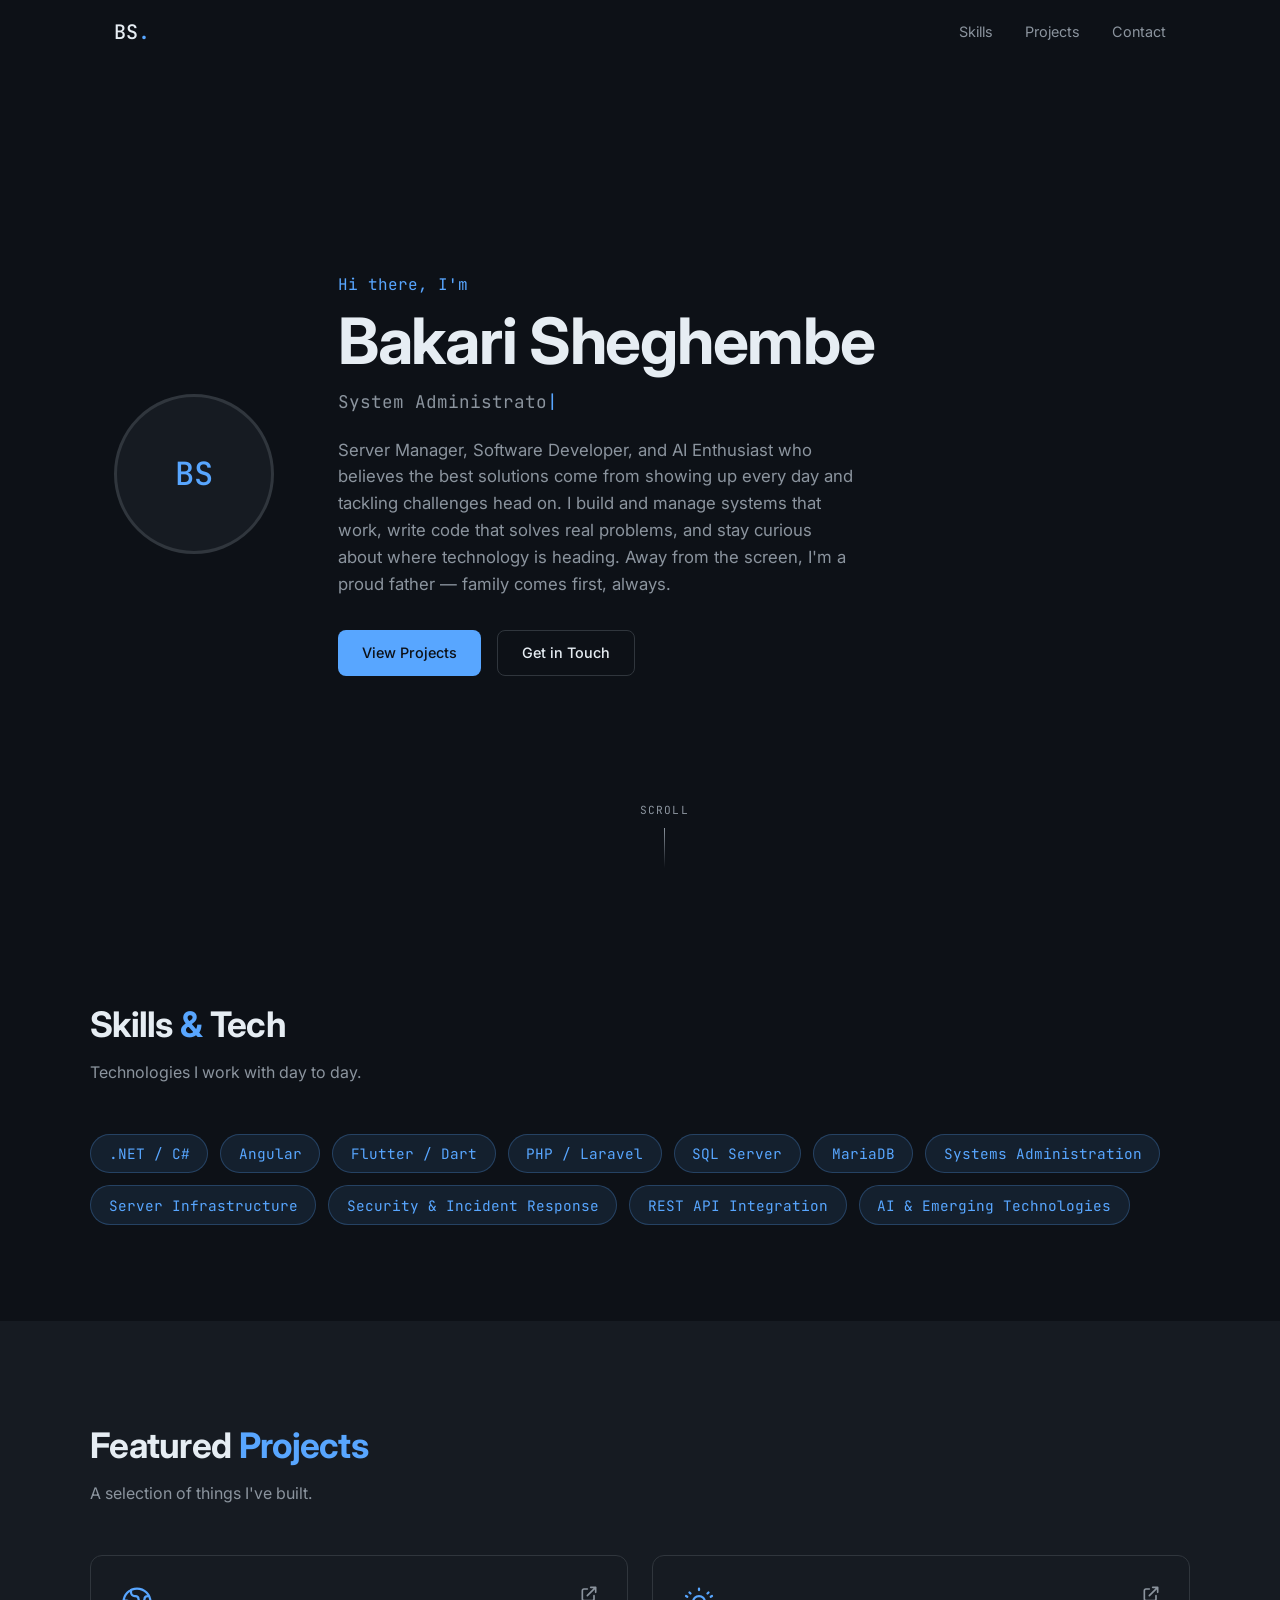
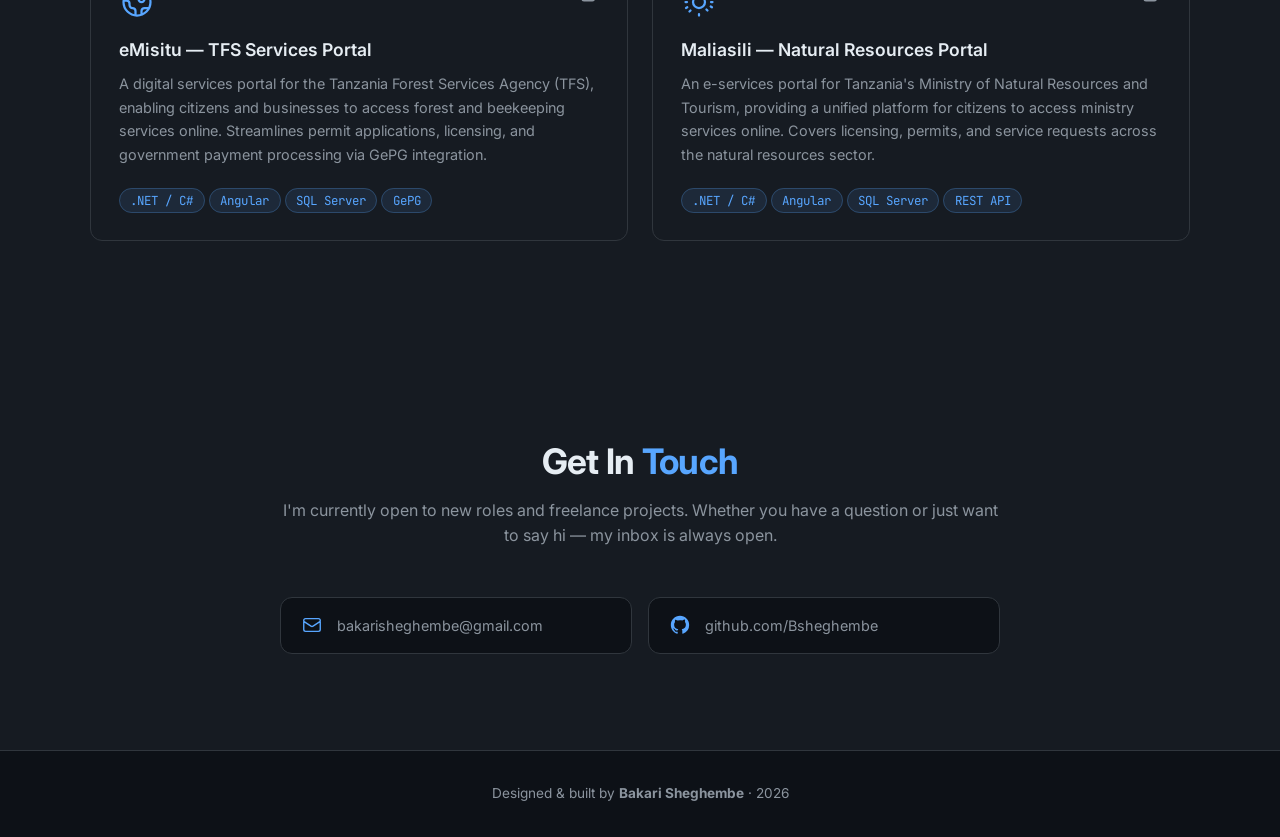
==== index.html @ bafb079b "Fill in personal details: name, bio, skills, projects, contact Co-Authored-By: Claude Sonnet 4.6 <no" ====
<!DOCTYPE html>
<html lang="en">
<head>
  <meta charset="UTF-8" />
  <meta name="viewport" content="width=device-width, initial-scale=1.0" />
  <title>Bakari Sheghembe — System Administrator &amp; Software Developer</title>
  <link rel="stylesheet" href="style.css" />
  <link rel="preconnect" href="https://fonts.googleapis.com" />
  <link href="https://fonts.googleapis.com/css2?family=Inter:wght@300;400;500;600;700&family=JetBrains+Mono:wght@400;500&display=swap" rel="stylesheet" />
</head>
<body>

  <!-- ─── NAV ─────────────────────────────────────────── -->
  <nav class="nav" id="nav">
    <div class="nav-inner">
      <a href="#hero" class="nav-logo">BS<span class="accent">.</span></a>
      <ul class="nav-links">
        <li><a href="#skills">Skills</a></li>
        <li><a href="#projects">Projects</a></li>
        <li><a href="#contact">Contact</a></li>
      </ul>
      <button class="nav-toggle" id="navToggle" aria-label="Toggle menu">
        <span></span><span></span><span></span>
      </button>
    </div>
  </nav>

  <!-- ─── HERO ─────────────────────────────────────────── -->
  <section class="hero" id="hero">
    <div class="hero-inner">
      <div class="hero-avatar">
        <img src="avatar.jpg" alt="Profile photo" onerror="this.style.display='none';this.nextElementSibling.style.display='flex'" />
        <div class="avatar-fallback">BS</div>
      </div>
      <div class="hero-content">
        <p class="hero-greeting">Hi there, I'm</p>
        <h1 class="hero-name">Bakari Sheghembe</h1>
        <p class="hero-title">
          <span class="type-cursor" id="typedText"></span>
        </p>
        <p class="hero-bio">
          Server Manager, Software Developer, and AI Enthusiast who believes the best solutions
          come from showing up every day and tackling challenges head on. I build and manage
          systems that work, write code that solves real problems, and stay curious about where
          technology is heading. Away from the screen, I'm a proud father — family comes first, always.
        </p>
        <div class="hero-cta">
          <a href="#projects" class="btn btn-primary">View Projects</a>
          <a href="#contact" class="btn btn-outline">Get in Touch</a>
        </div>
      </div>
    </div>
    <div class="hero-scroll-hint">
      <span>scroll</span>
      <div class="scroll-line"></div>
    </div>
  </section>

  <!-- ─── SKILLS ────────────────────────────────────────── -->
  <section class="section" id="skills">
    <div class="container">
      <h2 class="section-title">Skills <span class="accent">&amp;</span> Tech</h2>
      <p class="section-sub">Technologies I work with day to day.</p>

      <div class="skill-tags skills-core">
        <span class="tag">.NET / C#</span>
        <span class="tag">Angular</span>
        <span class="tag">Flutter / Dart</span>
        <span class="tag">PHP / Laravel</span>
        <span class="tag">SQL Server</span>
        <span class="tag">MariaDB</span>
        <span class="tag">Systems Administration</span>
        <span class="tag">Server Infrastructure</span>
        <span class="tag">Security &amp; Incident Response</span>
        <span class="tag">REST API Integration</span>
        <span class="tag">AI &amp; Emerging Technologies</span>
      </div>
    </div>
  </section>

  <!-- ─── PROJECTS ──────────────────────────────────────── -->
  <section class="section section-alt" id="projects">
    <div class="container">
      <h2 class="section-title">Featured <span class="accent">Projects</span></h2>
      <p class="section-sub">A selection of things I've built.</p>

      <div class="projects-grid">

        <article class="project-card">
          <div class="project-card-header">
            <svg class="project-icon" viewBox="0 0 24 24" fill="none" stroke="currentColor" stroke-width="1.5"><path stroke-linecap="round" stroke-linejoin="round" d="M3.055 11H5a2 2 0 012 2v1a2 2 0 002 2 2 2 0 012 2v2.945M8 3.935V5.5A2.5 2.5 0 0010.5 8h.5a2 2 0 012 2 2 2 0 104 0 2 2 0 012-2h1.064M15 20.488V18a2 2 0 012-2h3.064M21 12a9 9 0 11-18 0 9 9 0 0118 0z"/></svg>
            <div class="project-links">
              <a href="https://emisitu.tfs.go.tz" target="_blank" rel="noopener" title="Live Site" class="icon-link">
                <svg viewBox="0 0 24 24" fill="none" stroke="currentColor" stroke-width="2"><path stroke-linecap="round" stroke-linejoin="round" d="M10 6H6a2 2 0 00-2 2v10a2 2 0 002 2h10a2 2 0 002-2v-4M14 4h6m0 0v6m0-6L10 14"/></svg>
              </a>
            </div>
          </div>
          <h3 class="project-title">eMisitu — TFS Services Portal</h3>
          <p class="project-desc">
            A digital services portal for the Tanzania Forest Services Agency (TFS), enabling
            citizens and businesses to access forest and beekeeping services online. Streamlines
            permit applications, licensing, and government payment processing via GePG integration.
          </p>
          <div class="project-tags">
            <span class="tag tag-sm">.NET / C#</span>
            <span class="tag tag-sm">Angular</span>
            <span class="tag tag-sm">SQL Server</span>
            <span class="tag tag-sm">GePG</span>
          </div>
        </article>

        <article class="project-card">
          <div class="project-card-header">
            <svg class="project-icon" viewBox="0 0 24 24" fill="none" stroke="currentColor" stroke-width="1.5"><path stroke-linecap="round" stroke-linejoin="round" d="M12 3v1m0 16v1m8.66-13l-.866.5M4.206 15.5l-.866.5M20.66 15.5l-.866-.5M4.206 8.5l-.866-.5M21 12h-1M4 12H3m15.364-6.364l-.707.707M6.343 17.657l-.707.707M17.657 17.657l-.707-.707M6.343 6.343l-.707-.707"/><circle cx="12" cy="12" r="4"/></svg>
            <div class="project-links">
              <a href="https://portal.maliasili.go.tz" target="_blank" rel="noopener" title="Live Site" class="icon-link">
                <svg viewBox="0 0 24 24" fill="none" stroke="currentColor" stroke-width="2"><path stroke-linecap="round" stroke-linejoin="round" d="M10 6H6a2 2 0 00-2 2v10a2 2 0 002 2h10a2 2 0 002-2v-4M14 4h6m0 0v6m0-6L10 14"/></svg>
              </a>
            </div>
          </div>
          <h3 class="project-title">Maliasili — Natural Resources Portal</h3>
          <p class="project-desc">
            An e-services portal for Tanzania's Ministry of Natural Resources and Tourism,
            providing a unified platform for citizens to access ministry services online. Covers
            licensing, permits, and service requests across the natural resources sector.
          </p>
          <div class="project-tags">
            <span class="tag tag-sm">.NET / C#</span>
            <span class="tag tag-sm">Angular</span>
            <span class="tag tag-sm">SQL Server</span>
            <span class="tag tag-sm">REST API</span>
          </div>
        </article>

      </div>
    </div>
  </section>


  <!-- ─── CONTACT ───────────────────────────────────────── -->
  <section class="section section-alt" id="contact">
    <div class="container container-narrow">
      <h2 class="section-title">Get In <span class="accent">Touch</span></h2>
      <p class="section-sub">
        I'm currently open to new roles and freelance projects.
        Whether you have a question or just want to say hi — my inbox is always open.
      </p>

      <div class="contact-links">
        <a href="mailto:bakarisheghembe@gmail.com" class="contact-card">
          <svg viewBox="0 0 24 24" fill="none" stroke="currentColor" stroke-width="1.5"><path stroke-linecap="round" stroke-linejoin="round" d="M3 8l7.89 5.26a2 2 0 002.22 0L21 8M5 19h14a2 2 0 002-2V7a2 2 0 00-2-2H5a2 2 0 00-2 2v10a2 2 0 002 2z"/></svg>
          <span>bakarisheghembe@gmail.com</span>
        </a>
        <a href="https://github.com/Bsheghembe" target="_blank" rel="noopener" class="contact-card">
          <svg viewBox="0 0 24 24" fill="currentColor"><path d="M12 2C6.48 2 2 6.48 2 12c0 4.42 2.87 8.17 6.84 9.49.5.09.68-.22.68-.48l-.01-1.7c-2.78.6-3.37-1.34-3.37-1.34-.45-1.16-1.11-1.47-1.11-1.47-.91-.62.07-.61.07-.61 1 .07 1.53 1.03 1.53 1.03.9 1.52 2.34 1.08 2.91.83.09-.65.35-1.08.63-1.33-2.22-.25-4.56-1.11-4.56-4.94 0-1.09.39-1.98 1.03-2.68-.1-.25-.45-1.27.1-2.64 0 0 .84-.27 2.75 1.02A9.56 9.56 0 0112 6.8c.85.004 1.71.115 2.51.337 1.91-1.29 2.75-1.02 2.75-1.02.55 1.37.2 2.39.1 2.64.64.7 1.03 1.59 1.03 2.68 0 3.84-2.34 4.68-4.57 4.93.36.31.68.92.68 1.85l-.01 2.74c0 .27.18.58.69.48A10.01 10.01 0 0022 12c0-5.52-4.48-10-10-10z"/></svg>
          <span>github.com/Bsheghembe</span>
        </a>
      </div>
    </div>
  </section>

  <!-- ─── FOOTER ────────────────────────────────────────── -->
  <footer class="footer">
    <p>Designed &amp; built by <strong>Bakari Sheghembe</strong> · <span id="year"></span></p>
  </footer>

  <script src="script.js"></script>
</body>
</html>
---- style.css ----
/* ─── TOKENS ─────────────────────────────────────────────── */
:root {
  --bg:        #0d1117;
  --bg-alt:    #161b22;
  --border:    #30363d;
  --accent:    #58a6ff;
  --accent-dim:#1f6feb;
  --text:      #e6edf3;
  --muted:     #8b949e;
  --card-bg:   #161b22;
  --card-hover:#1c2128;

  --radius: 8px;
  --radius-lg: 12px;
  --font: 'Inter', system-ui, sans-serif;
  --mono: 'JetBrains Mono', 'Fira Code', monospace;

  --nav-h: 64px;
  --section-gap: 6rem;
  --container-w: 1100px;
  --narrow-w: 720px;
}

/* ─── RESET ──────────────────────────────────────────────── */
*, *::before, *::after { box-sizing: border-box; margin: 0; padding: 0; }
html { scroll-behavior: smooth; }
body {
  font-family: var(--font);
  background: var(--bg);
  color: var(--text);
  line-height: 1.6;
  -webkit-font-smoothing: antialiased;
}
a { color: inherit; text-decoration: none; }
img { display: block; max-width: 100%; }
ul { list-style: none; }

/* ─── SCROLLBAR ──────────────────────────────────────────── */
::-webkit-scrollbar { width: 6px; }
::-webkit-scrollbar-track { background: var(--bg); }
::-webkit-scrollbar-thumb { background: var(--border); border-radius: 3px; }

/* ─── NAV ────────────────────────────────────────────────── */
.nav {
  position: fixed;
  top: 0; left: 0; right: 0;
  z-index: 100;
  height: var(--nav-h);
  border-bottom: 1px solid transparent;
  transition: background 0.3s, border-color 0.3s, backdrop-filter 0.3s;
}
.nav.scrolled {
  background: rgba(13,17,23,.85);
  backdrop-filter: blur(12px);
  border-color: var(--border);
}
.nav-inner {
  max-width: var(--container-w);
  margin: 0 auto;
  padding: 0 1.5rem;
  height: 100%;
  display: flex;
  align-items: center;
  justify-content: space-between;
}
.nav-logo {
  font-family: var(--mono);
  font-size: 1.25rem;
  font-weight: 500;
  color: var(--text);
}
.nav-links {
  display: flex;
  gap: 2rem;
}
.nav-links a {
  font-size: 0.9rem;
  color: var(--muted);
  transition: color 0.2s;
}
.nav-links a:hover { color: var(--accent); }

.nav-toggle {
  display: none;
  flex-direction: column;
  gap: 5px;
  background: none;
  border: none;
  cursor: pointer;
  padding: 4px;
}
.nav-toggle span {
  display: block;
  width: 22px;
  height: 2px;
  background: var(--text);
  border-radius: 2px;
  transition: transform 0.3s, opacity 0.3s;
}

/* ─── HERO ───────────────────────────────────────────────── */
.hero {
  min-height: 100vh;
  display: flex;
  flex-direction: column;
  justify-content: center;
  padding: calc(var(--nav-h) + 3rem) 1.5rem 4rem;
  max-width: var(--container-w);
  margin: 0 auto;
  position: relative;
}
.hero-inner {
  display: flex;
  align-items: center;
  gap: 4rem;
}
.hero-avatar {
  flex-shrink: 0;
  position: relative;
}
.hero-avatar img,
.avatar-fallback {
  width: 160px;
  height: 160px;
  border-radius: 50%;
  object-fit: cover;
  border: 3px solid var(--border);
}
.avatar-fallback {
  display: none;
  align-items: center;
  justify-content: center;
  background: var(--bg-alt);
  font-family: var(--mono);
  font-size: 2rem;
  font-weight: 500;
  color: var(--accent);
}

.hero-greeting {
  font-size: 1rem;
  color: var(--accent);
  font-family: var(--mono);
  margin-bottom: 0.5rem;
}
.hero-name {
  font-size: clamp(2.5rem, 6vw, 4rem);
  font-weight: 700;
  line-height: 1.1;
  letter-spacing: -0.02em;
  margin-bottom: 0.75rem;
}
.hero-title {
  font-family: var(--mono);
  font-size: 1.1rem;
  color: var(--muted);
  min-height: 1.6em;
  margin-bottom: 1.25rem;
}
.type-cursor::after {
  content: '|';
  color: var(--accent);
  animation: blink 1s step-end infinite;
}
@keyframes blink { 0%,100% { opacity: 1 } 50% { opacity: 0 } }

.hero-bio {
  font-size: 1.05rem;
  color: var(--muted);
  max-width: 520px;
  margin-bottom: 2rem;
}
.hero-cta {
  display: flex;
  gap: 1rem;
  flex-wrap: wrap;
}

/* ─── BUTTONS ────────────────────────────────────────────── */
.btn {
  display: inline-flex;
  align-items: center;
  gap: 0.5rem;
  padding: 0.65rem 1.5rem;
  border-radius: var(--radius);
  font-size: 0.9rem;
  font-weight: 500;
  transition: all 0.2s;
  cursor: pointer;
}
.btn-primary {
  background: var(--accent);
  color: #0d1117;
}
.btn-primary:hover { background: #79c0ff; transform: translateY(-1px); }
.btn-outline {
  border: 1px solid var(--border);
  color: var(--text);
}
.btn-outline:hover { border-color: var(--accent); color: var(--accent); transform: translateY(-1px); }

/* ─── SCROLL HINT ────────────────────────────────────────── */
.hero-scroll-hint {
  position: absolute;
  bottom: 2rem;
  left: 50%;
  transform: translateX(-50%);
  display: flex;
  flex-direction: column;
  align-items: center;
  gap: 0.5rem;
  color: var(--muted);
  font-size: 0.7rem;
  font-family: var(--mono);
  letter-spacing: 0.1em;
  text-transform: uppercase;
  animation: fadeInUp 1.5s ease 1s both;
}
.scroll-line {
  width: 1px;
  height: 40px;
  background: linear-gradient(to bottom, var(--muted), transparent);
  animation: scrollDrop 1.5s ease-in-out infinite;
}
@keyframes scrollDrop {
  0% { transform: scaleY(0); transform-origin: top; }
  50% { transform: scaleY(1); transform-origin: top; }
  51% { transform: scaleY(1); transform-origin: bottom; }
  100% { transform: scaleY(0); transform-origin: bottom; }
}

/* ─── ACCENT ─────────────────────────────────────────────── */
.accent { color: var(--accent); }

/* ─── SECTIONS ───────────────────────────────────────────── */
.section { padding: var(--section-gap) 1.5rem; }
.section-alt { background: var(--bg-alt); }
.container { max-width: var(--container-w); margin: 0 auto; }
.container-narrow { max-width: var(--narrow-w); margin: 0 auto; text-align: center; }

.section-title {
  font-size: clamp(1.6rem, 4vw, 2.2rem);
  font-weight: 700;
  letter-spacing: -0.02em;
  margin-bottom: 0.5rem;
}
.section-sub {
  color: var(--muted);
  margin-bottom: 3rem;
}

/* ─── TAGS ───────────────────────────────────────────────── */
.skill-tags { display: flex; flex-wrap: wrap; gap: 0.5rem; }
.tag {
  background: rgba(88,166,255,.1);
  color: var(--accent);
  border: 1px solid rgba(88,166,255,.25);
  border-radius: 20px;
  padding: 0.3rem 0.9rem;
  font-family: var(--mono);
  font-size: 0.85rem;
  transition: background 0.2s, border-color 0.2s;
}
.tag:hover { background: rgba(88,166,255,.2); }
.tag-sm { padding: 0.2rem 0.65rem; font-size: 0.78rem; }

/* ─── SKILLS ─────────────────────────────────────────────── */
.skills-core {
  gap: 0.75rem;
}
.skills-core .tag {
  font-size: 0.9rem;
  padding: 0.45rem 1.1rem;
}

/* ─── PROJECTS ───────────────────────────────────────────── */
.projects-grid {
  display: grid;
  grid-template-columns: repeat(auto-fit, minmax(300px, 1fr));
  gap: 1.5rem;
}
.project-card {
  background: var(--card-bg);
  border: 1px solid var(--border);
  border-radius: var(--radius-lg);
  padding: 1.75rem;
  display: flex;
  flex-direction: column;
  transition: transform 0.2s, border-color 0.2s, box-shadow 0.2s;
}
.project-card:hover {
  transform: translateY(-4px);
  border-color: var(--accent-dim);
  box-shadow: 0 8px 30px rgba(88,166,255,.08);
}
.project-card-header {
  display: flex;
  justify-content: space-between;
  align-items: flex-start;
  margin-bottom: 1rem;
}
.project-icon {
  width: 36px;
  height: 36px;
  color: var(--accent);
}
.project-links {
  display: flex;
  gap: 0.75rem;
}
.icon-link {
  color: var(--muted);
  transition: color 0.2s;
}
.icon-link svg { width: 20px; height: 20px; }
.icon-link:hover { color: var(--accent); }

.project-title {
  font-size: 1.1rem;
  font-weight: 600;
  margin-bottom: 0.5rem;
}
.project-desc {
  color: var(--muted);
  font-size: 0.9rem;
  line-height: 1.65;
  flex: 1;
  margin-bottom: 1.25rem;
}
.project-tags { margin-top: auto; }

/* ─── TIMELINE ───────────────────────────────────────────── */
.timeline {
  position: relative;
  padding-left: 2rem;
}
.timeline::before {
  content: '';
  position: absolute;
  left: 0; top: 8px; bottom: 8px;
  width: 2px;
  background: linear-gradient(to bottom, var(--accent-dim), transparent);
}
.timeline-item {
  position: relative;
  padding-bottom: 2.5rem;
}
.timeline-item:last-child { padding-bottom: 0; }
.timeline-dot {
  position: absolute;
  left: -2.45rem;
  top: 8px;
  width: 12px;
  height: 12px;
  border-radius: 50%;
  background: var(--accent);
  border: 2px solid var(--bg);
  box-shadow: 0 0 0 3px rgba(88,166,255,.2);
}
.timeline-card {
  background: var(--card-bg);
  border: 1px solid var(--border);
  border-radius: var(--radius-lg);
  padding: 1.5rem;
  transition: border-color 0.2s;
}
.timeline-card:hover { border-color: var(--accent-dim); }
.timeline-meta {
  display: flex;
  justify-content: space-between;
  align-items: center;
  flex-wrap: wrap;
  gap: 0.25rem;
  margin-bottom: 0.5rem;
}
.timeline-date, .timeline-location {
  font-family: var(--mono);
  font-size: 0.78rem;
  color: var(--accent);
}
.timeline-location { color: var(--muted); }
.timeline-role {
  font-size: 1.05rem;
  font-weight: 600;
  margin-bottom: 0.2rem;
}
.timeline-company {
  color: var(--muted);
  font-size: 0.9rem;
  margin-bottom: 0.75rem;
}
.timeline-bullets {
  list-style: none;
  display: flex;
  flex-direction: column;
  gap: 0.4rem;
}
.timeline-bullets li {
  font-size: 0.9rem;
  color: var(--muted);
  padding-left: 1.1rem;
  position: relative;
}
.timeline-bullets li::before {
  content: '▸';
  position: absolute;
  left: 0;
  color: var(--accent);
}

/* ─── CONTACT ────────────────────────────────────────────── */
.contact-links {
  display: grid;
  grid-template-columns: repeat(auto-fit, minmax(240px, 1fr));
  gap: 1rem;
  margin-top: 2.5rem;
}
.contact-card {
  display: flex;
  align-items: center;
  gap: 0.85rem;
  padding: 1rem 1.25rem;
  background: var(--bg);
  border: 1px solid var(--border);
  border-radius: var(--radius-lg);
  color: var(--muted);
  font-size: 0.9rem;
  transition: all 0.2s;
}
.contact-card svg { width: 22px; height: 22px; flex-shrink: 0; color: var(--accent); }
.contact-card:hover {
  border-color: var(--accent);
  color: var(--text);
  transform: translateY(-2px);
}

/* ─── FOOTER ─────────────────────────────────────────────── */
.footer {
  text-align: center;
  padding: 2rem 1.5rem;
  border-top: 1px solid var(--border);
  color: var(--muted);
  font-size: 0.85rem;
}

/* ─── ANIMATIONS ─────────────────────────────────────────── */
@keyframes fadeInUp {
  from { opacity: 0; transform: translateY(20px); }
  to   { opacity: 1; transform: translateY(0); }
}
.fade-in { opacity: 0; transform: translateY(24px); transition: opacity 0.6s ease, transform 0.6s ease; }
.fade-in.visible { opacity: 1; transform: translateY(0); }

/* ─── RESPONSIVE ─────────────────────────────────────────── */
@media (max-width: 768px) {
  .nav-links { display: none; }
  .nav-links.open {
    display: flex;
    flex-direction: column;
    position: absolute;
    top: var(--nav-h);
    left: 0; right: 0;
    background: var(--bg-alt);
    border-bottom: 1px solid var(--border);
    padding: 1.5rem;
    gap: 1.25rem;
  }
  .nav-toggle { display: flex; }

  .hero-inner { flex-direction: column; text-align: center; gap: 2rem; }
  .hero-bio { margin-inline: auto; }
  .hero-cta { justify-content: center; }
  .hero-scroll-hint { display: none; }

  .timeline { padding-left: 1.25rem; }
  .timeline-dot { left: -1.7rem; }

  .contact-links { grid-template-columns: 1fr; }
}
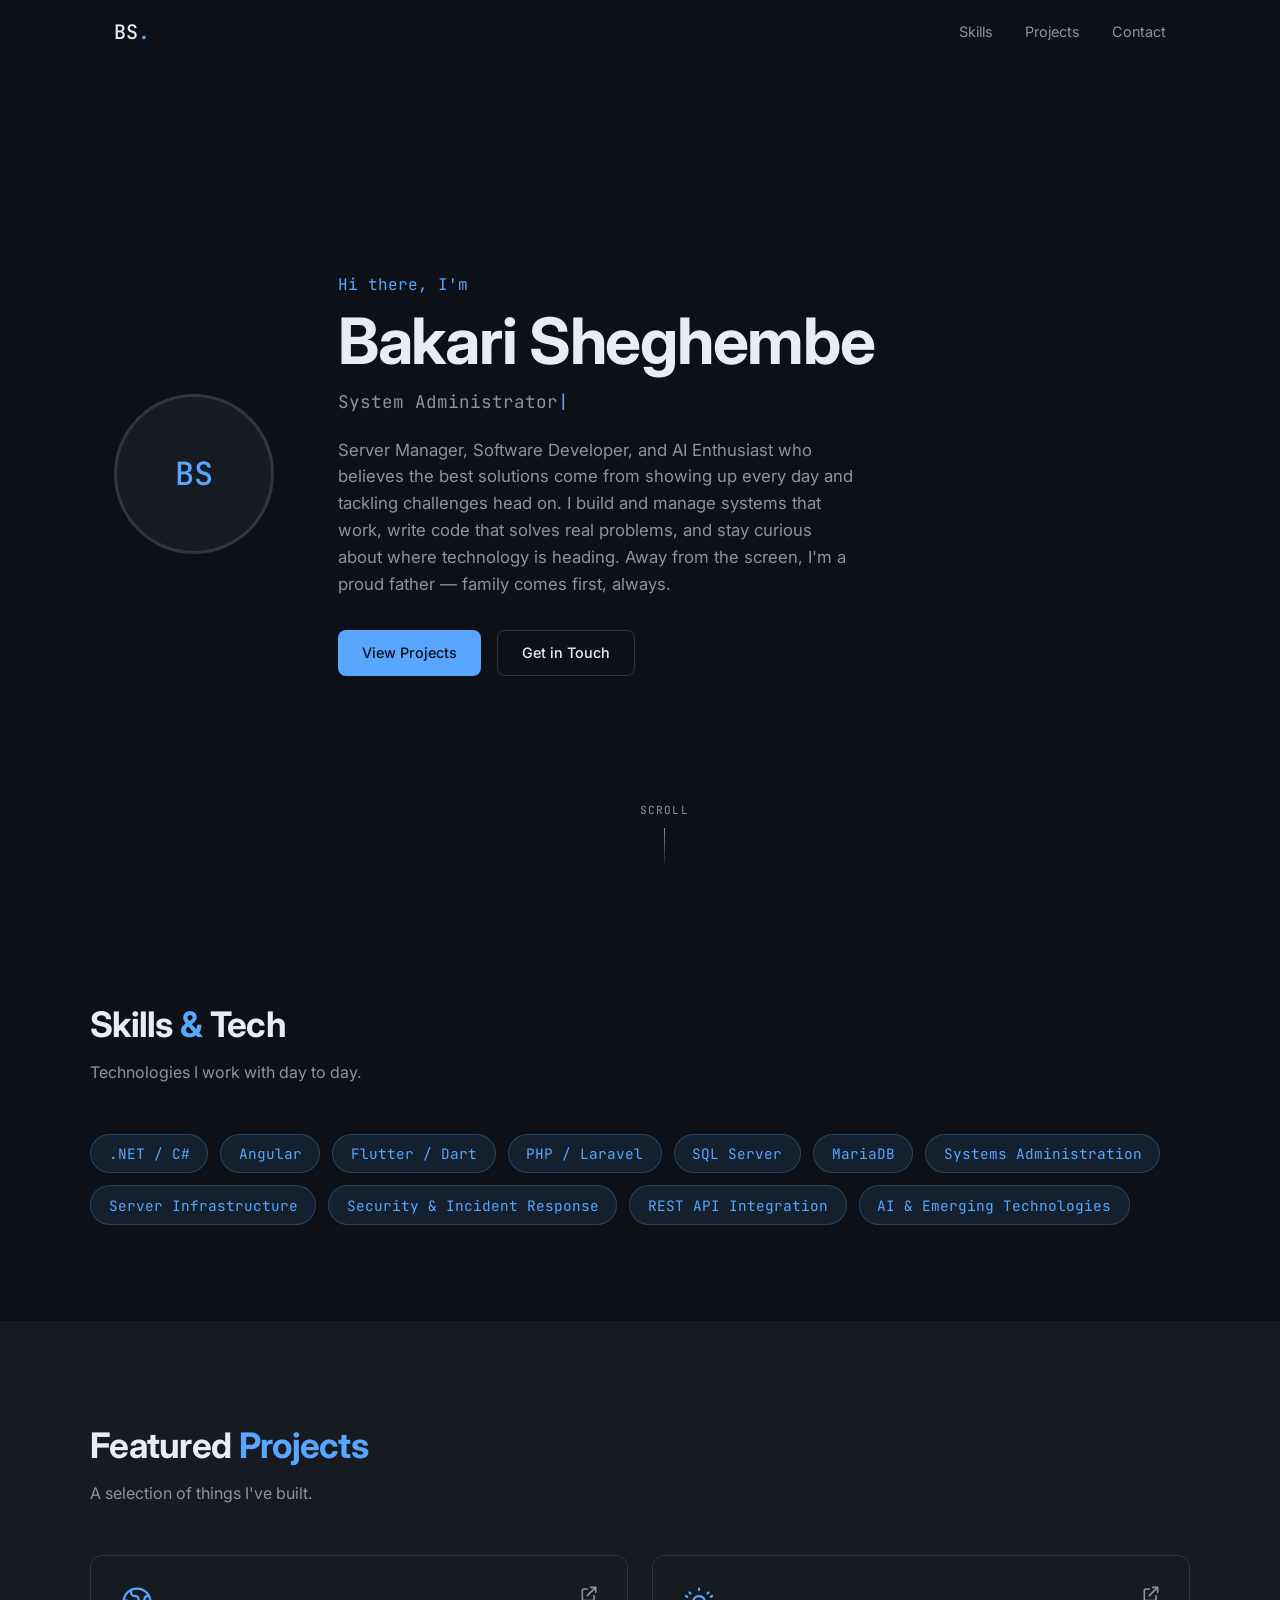
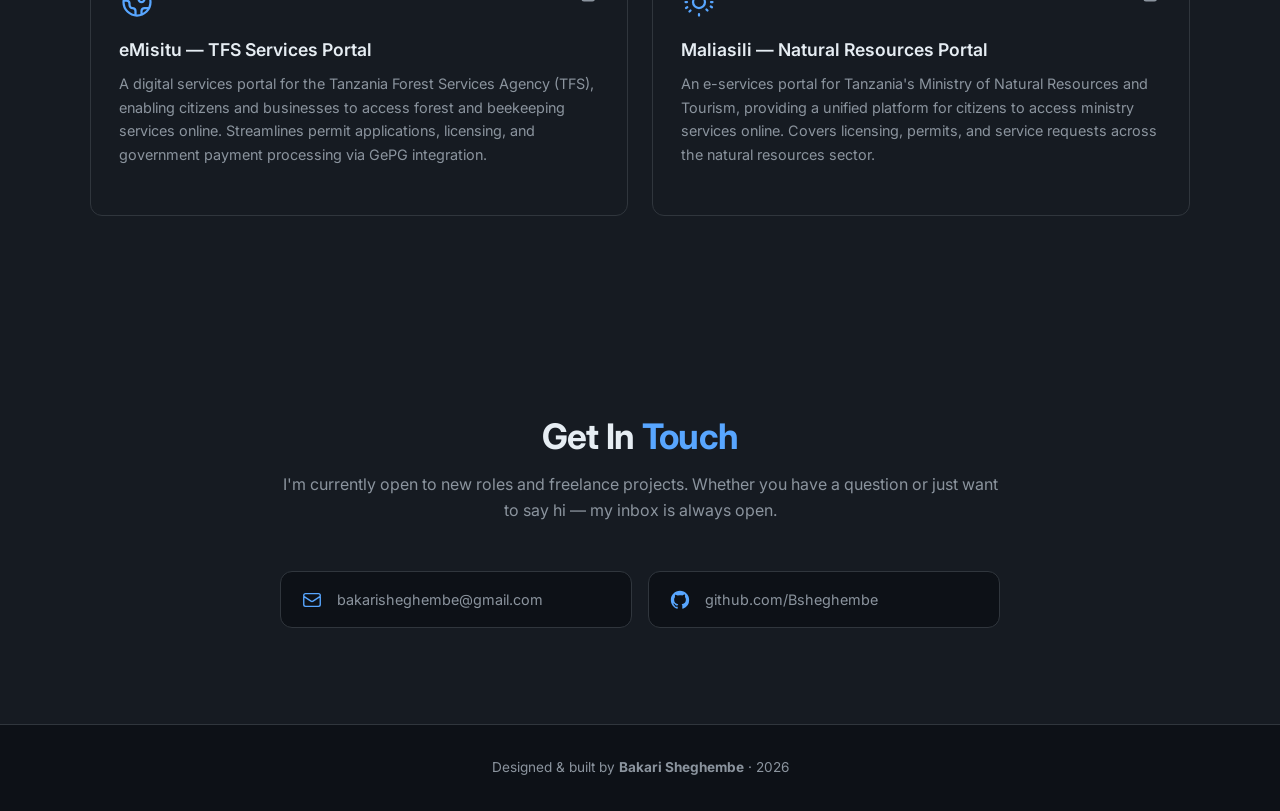
==== commit 2455a655: "Remove tech stack tags from projects for security Co-Authored-By: Claude Sonnet 4.6 <noreply@anthrop" ====
--- a/index.html
+++ b/index.html
@@ -101,12 +101,6 @@
             citizens and businesses to access forest and beekeeping services online. Streamlines
             permit applications, licensing, and government payment processing via GePG integration.
           </p>
-          <div class="project-tags">
-            <span class="tag tag-sm">.NET / C#</span>
-            <span class="tag tag-sm">Angular</span>
-            <span class="tag tag-sm">SQL Server</span>
-            <span class="tag tag-sm">GePG</span>
-          </div>
         </article>
 
         <article class="project-card">
@@ -124,12 +118,6 @@
             providing a unified platform for citizens to access ministry services online. Covers
             licensing, permits, and service requests across the natural resources sector.
           </p>
-          <div class="project-tags">
-            <span class="tag tag-sm">.NET / C#</span>
-            <span class="tag tag-sm">Angular</span>
-            <span class="tag tag-sm">SQL Server</span>
-            <span class="tag tag-sm">REST API</span>
-          </div>
         </article>
 
       </div>
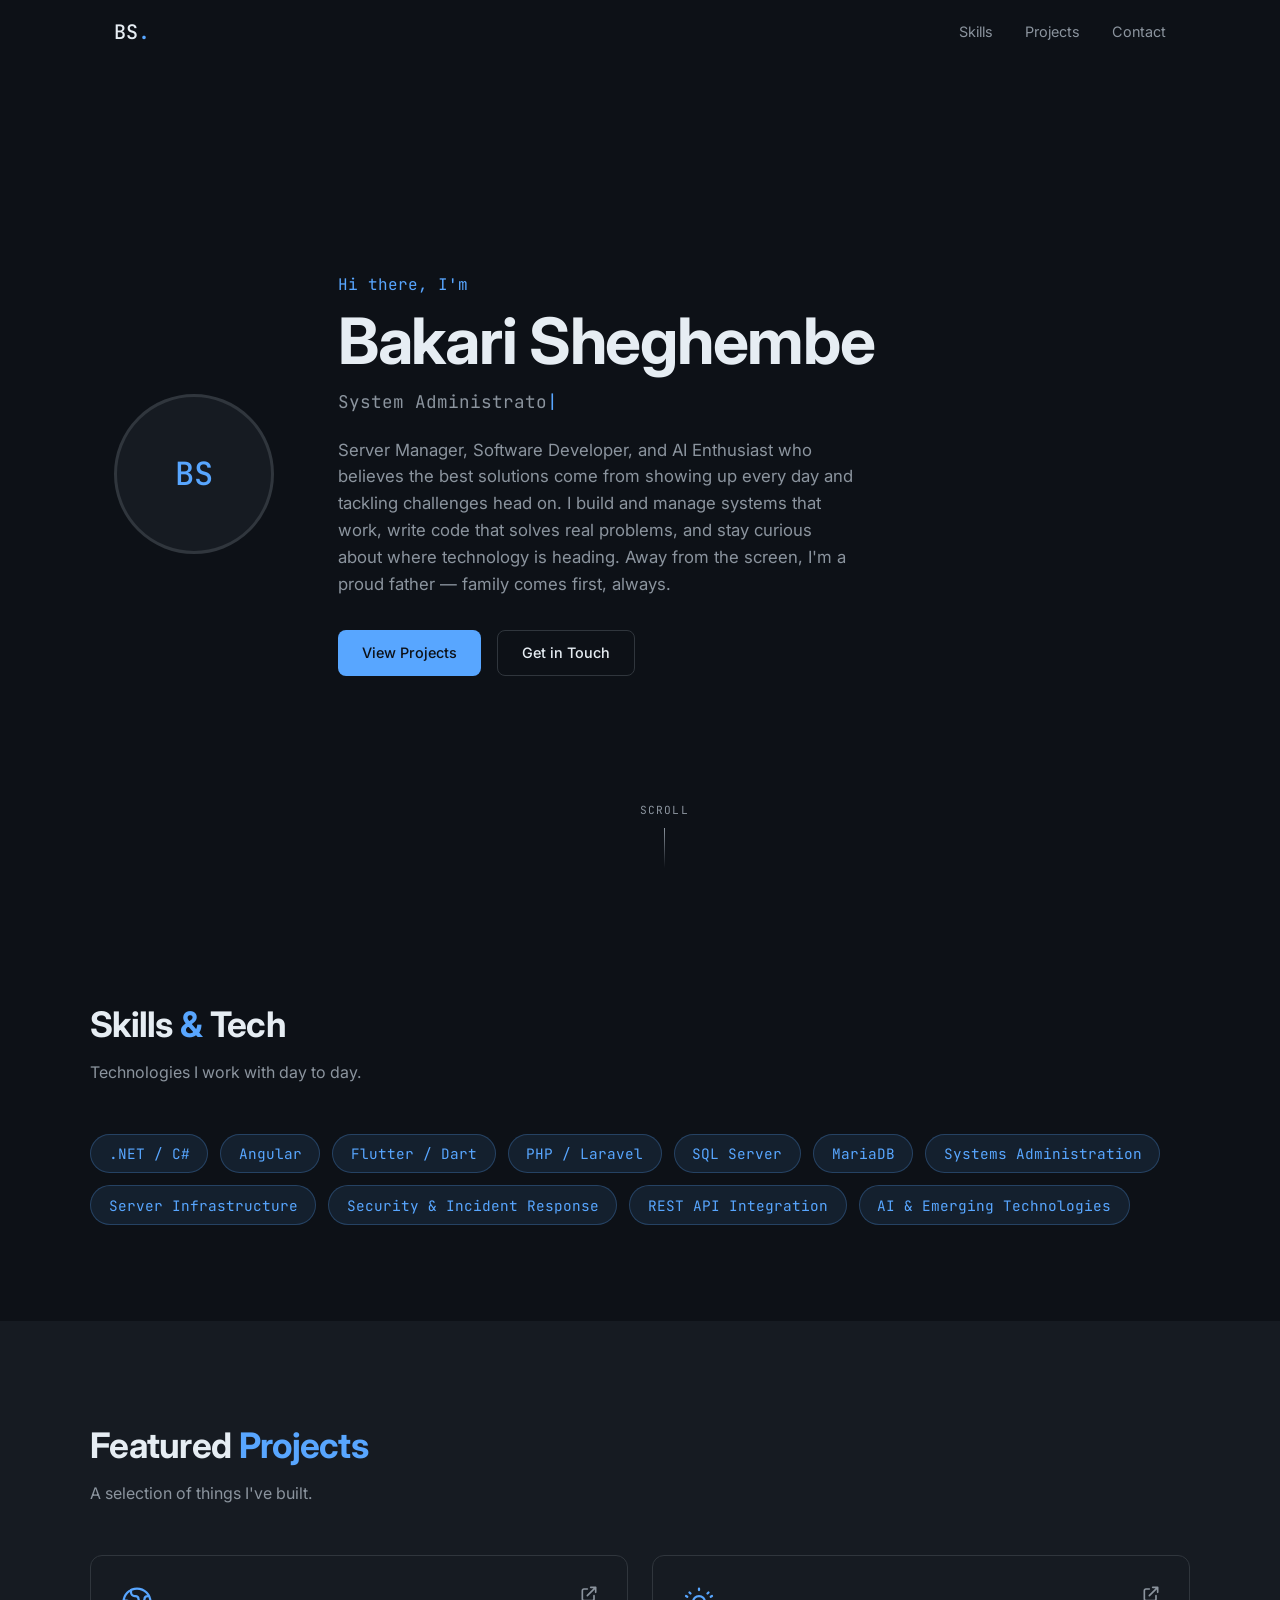
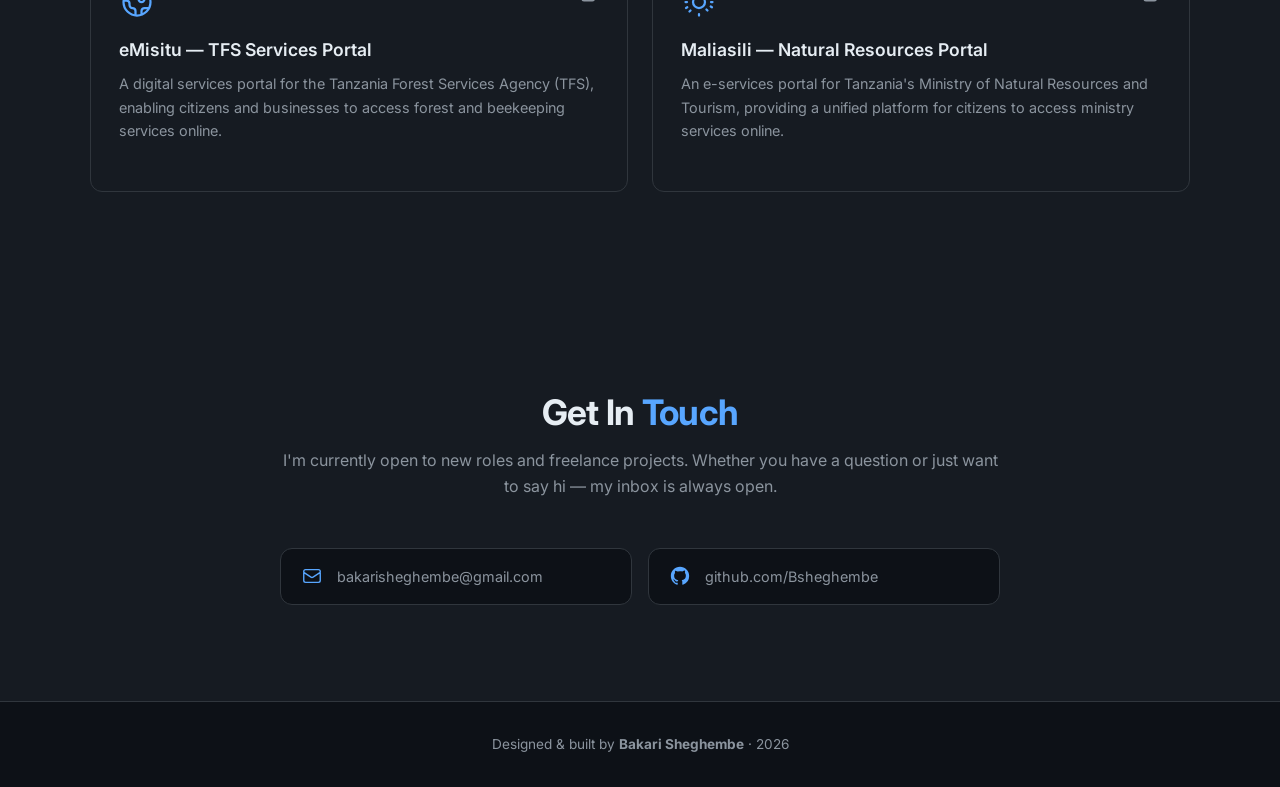
==== commit 5dec2053: "Generalise project descriptions, remove sensitive API references Co-Authored-By: Claude Sonnet 4.6 <" ====
--- a/index.html
+++ b/index.html
@@ -98,8 +98,7 @@
           <h3 class="project-title">eMisitu — TFS Services Portal</h3>
           <p class="project-desc">
             A digital services portal for the Tanzania Forest Services Agency (TFS), enabling
-            citizens and businesses to access forest and beekeeping services online. Streamlines
-            permit applications, licensing, and government payment processing via GePG integration.
+            citizens and businesses to access forest and beekeeping services online.
           </p>
         </article>
 
@@ -115,8 +114,7 @@
           <h3 class="project-title">Maliasili — Natural Resources Portal</h3>
           <p class="project-desc">
             An e-services portal for Tanzania's Ministry of Natural Resources and Tourism,
-            providing a unified platform for citizens to access ministry services online. Covers
-            licensing, permits, and service requests across the natural resources sector.
+            providing a unified platform for citizens to access ministry services online.
           </p>
         </article>
 
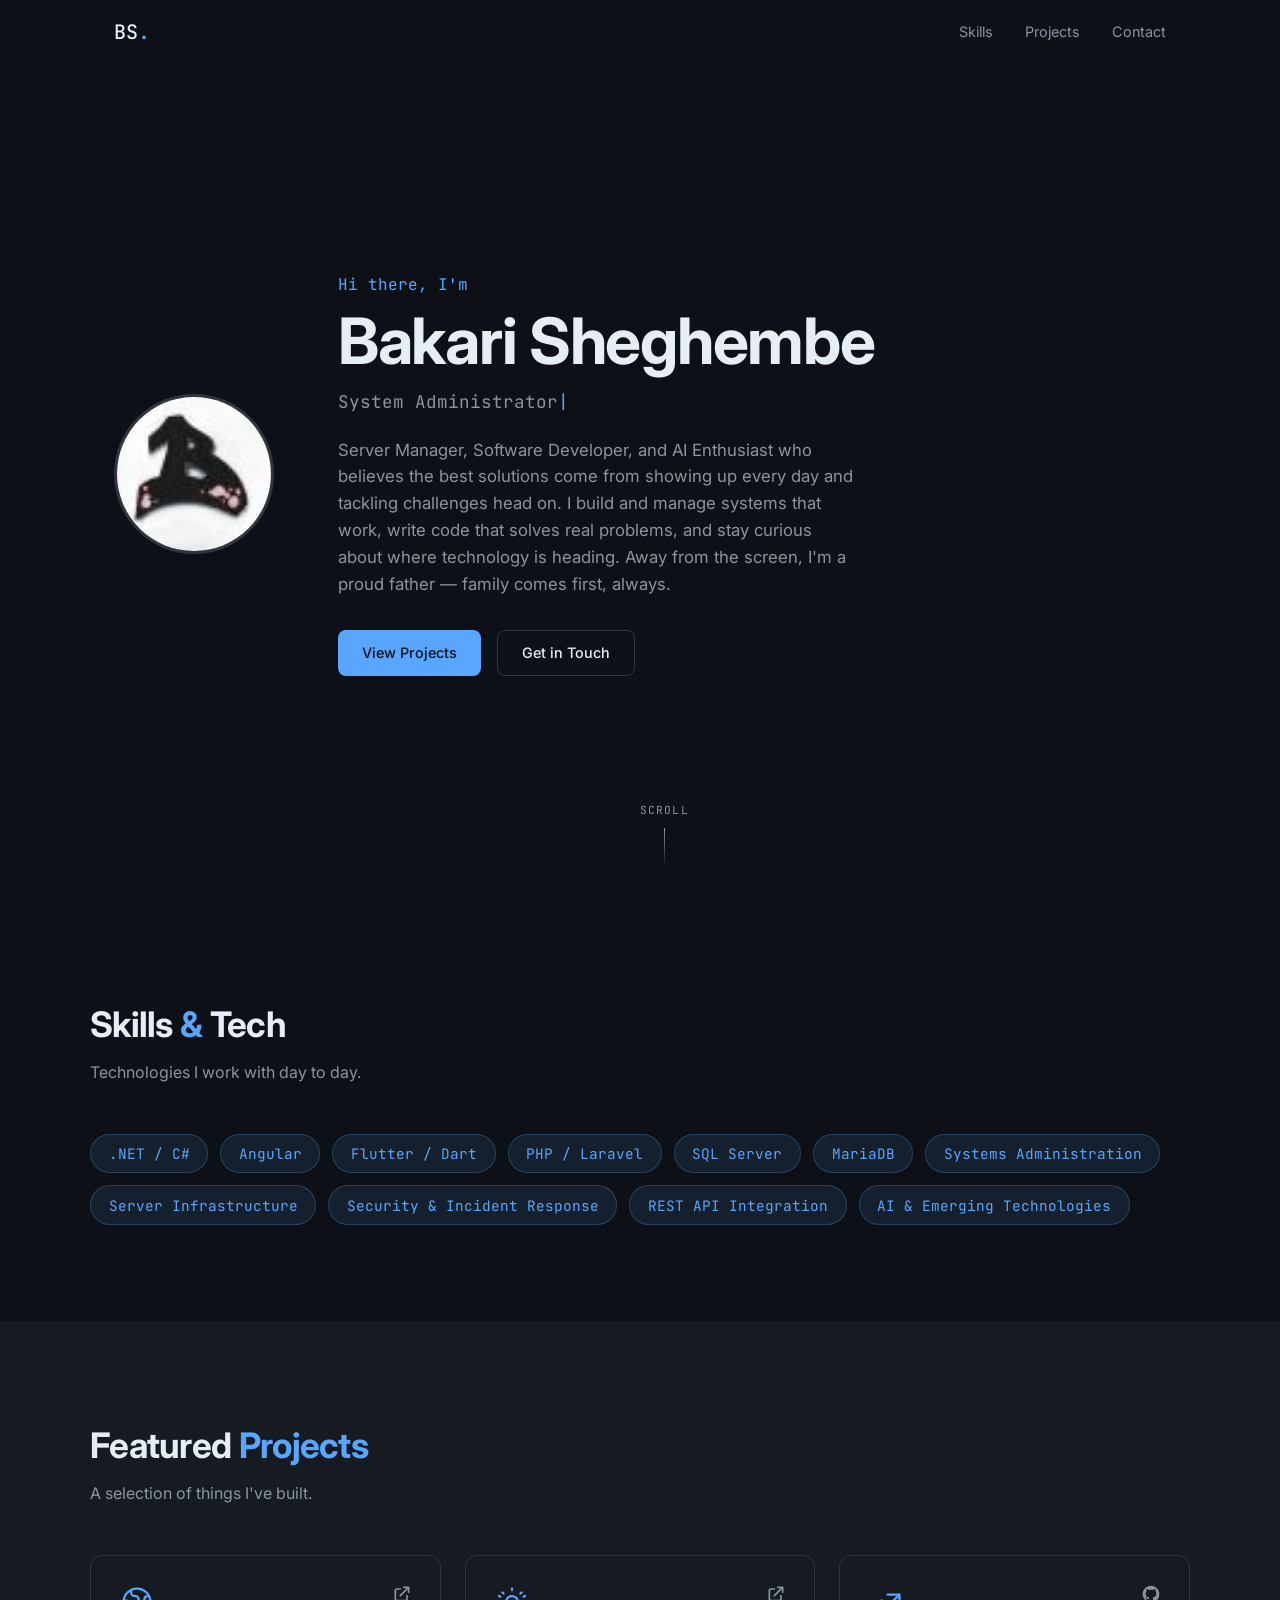
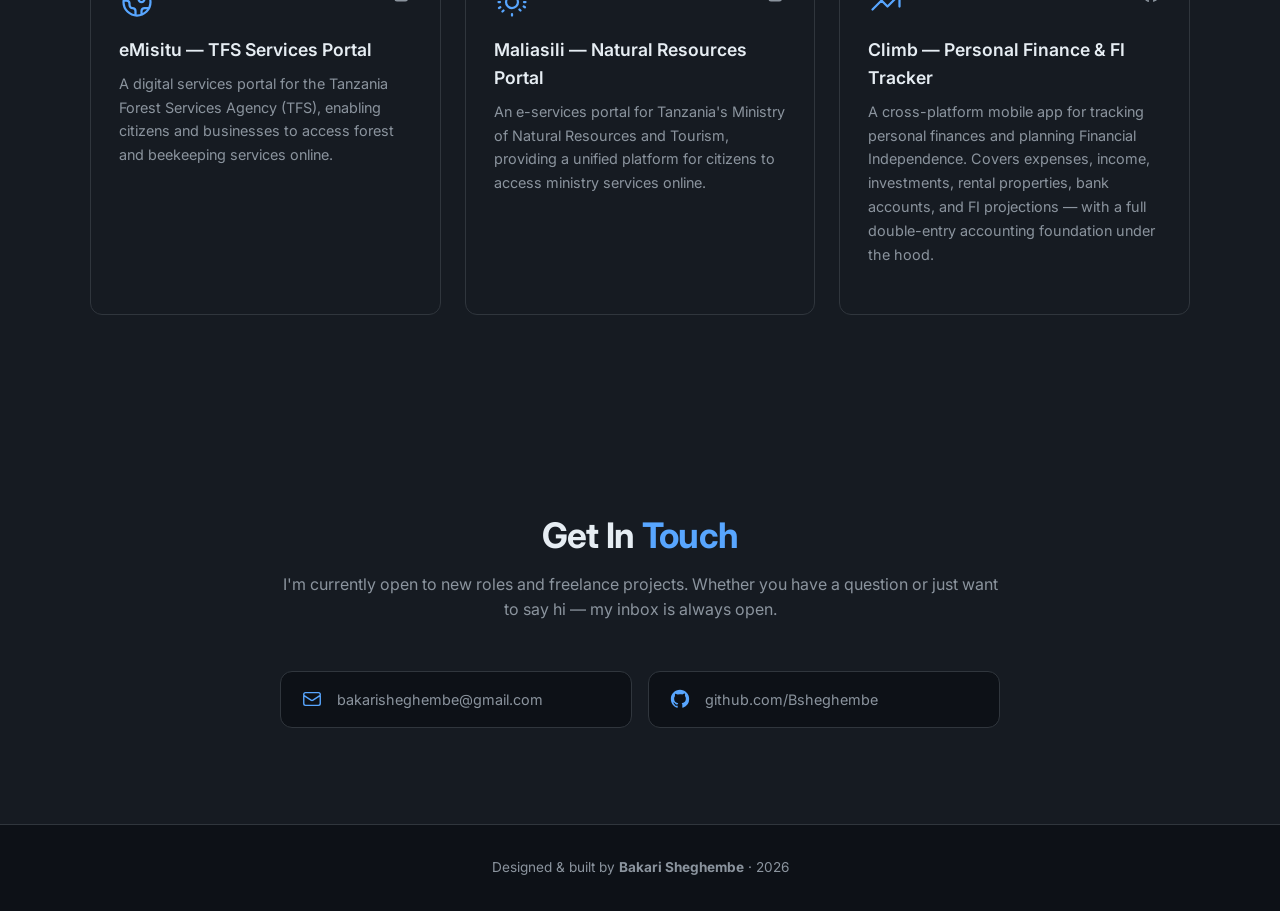
==== commit c0707e6f: "Fix avatar loading, add Climb project card Co-Authored-By: Claude Sonnet 4.6 <noreply@anthropic.com>" ====
--- a/index.html
+++ b/index.html
@@ -29,8 +29,8 @@
   <section class="hero" id="hero">
     <div class="hero-inner">
       <div class="hero-avatar">
-        <img src="avatar.jpg" alt="Profile photo" onerror="this.style.display='none';this.nextElementSibling.style.display='flex'" />
-        <div class="avatar-fallback">BS</div>
+        <img src="avatar.jpg" alt="Bakari Sheghembe" id="avatarImg" />
+        <div class="avatar-fallback" id="avatarFallback">BS</div>
       </div>
       <div class="hero-content">
         <p class="hero-greeting">Hi there, I'm</p>
@@ -118,6 +118,23 @@
           </p>
         </article>
 
+        <article class="project-card">
+          <div class="project-card-header">
+            <svg class="project-icon" viewBox="0 0 24 24" fill="none" stroke="currentColor" stroke-width="1.5"><path stroke-linecap="round" stroke-linejoin="round" d="M13 7h8m0 0v8m0-8l-8 8-4-4-6 6"/></svg>
+            <div class="project-links">
+              <a href="https://github.com/Bsheghembe" target="_blank" rel="noopener" title="GitHub" class="icon-link">
+                <svg viewBox="0 0 24 24" fill="currentColor"><path d="M12 2C6.48 2 2 6.48 2 12c0 4.42 2.87 8.17 6.84 9.49.5.09.68-.22.68-.48l-.01-1.7c-2.78.6-3.37-1.34-3.37-1.34-.45-1.16-1.11-1.47-1.11-1.47-.91-.62.07-.61.07-.61 1 .07 1.53 1.03 1.53 1.03.9 1.52 2.34 1.08 2.91.83.09-.65.35-1.08.63-1.33-2.22-.25-4.56-1.11-4.56-4.94 0-1.09.39-1.98 1.03-2.68-.1-.25-.45-1.27.1-2.64 0 0 .84-.27 2.75 1.02A9.56 9.56 0 0112 6.8c.85.004 1.71.115 2.51.337 1.91-1.29 2.75-1.02 2.75-1.02.55 1.37.2 2.39.1 2.64.64.7 1.03 1.59 1.03 2.68 0 3.84-2.34 4.68-4.57 4.93.36.31.68.92.68 1.85l-.01 2.74c0 .27.18.58.69.48A10.01 10.01 0 0022 12c0-5.52-4.48-10-10-10z"/></svg>
+              </a>
+            </div>
+          </div>
+          <h3 class="project-title">Climb — Personal Finance &amp; FI Tracker</h3>
+          <p class="project-desc">
+            A cross-platform mobile app for tracking personal finances and planning Financial
+            Independence. Covers expenses, income, investments, rental properties, bank accounts,
+            and FI projections — with a full double-entry accounting foundation under the hood.
+          </p>
+        </article>
+
       </div>
     </div>
   </section>
--- a/style.css
+++ b/style.css
@@ -123,8 +123,12 @@
   width: 160px;
   height: 160px;
   border-radius: 50%;
+  border: 3px solid var(--border);
+  flex-shrink: 0;
+}
+.hero-avatar img {
   object-fit: cover;
-  border: 3px solid var(--border);
+  display: block;
 }
 .avatar-fallback {
   display: none;
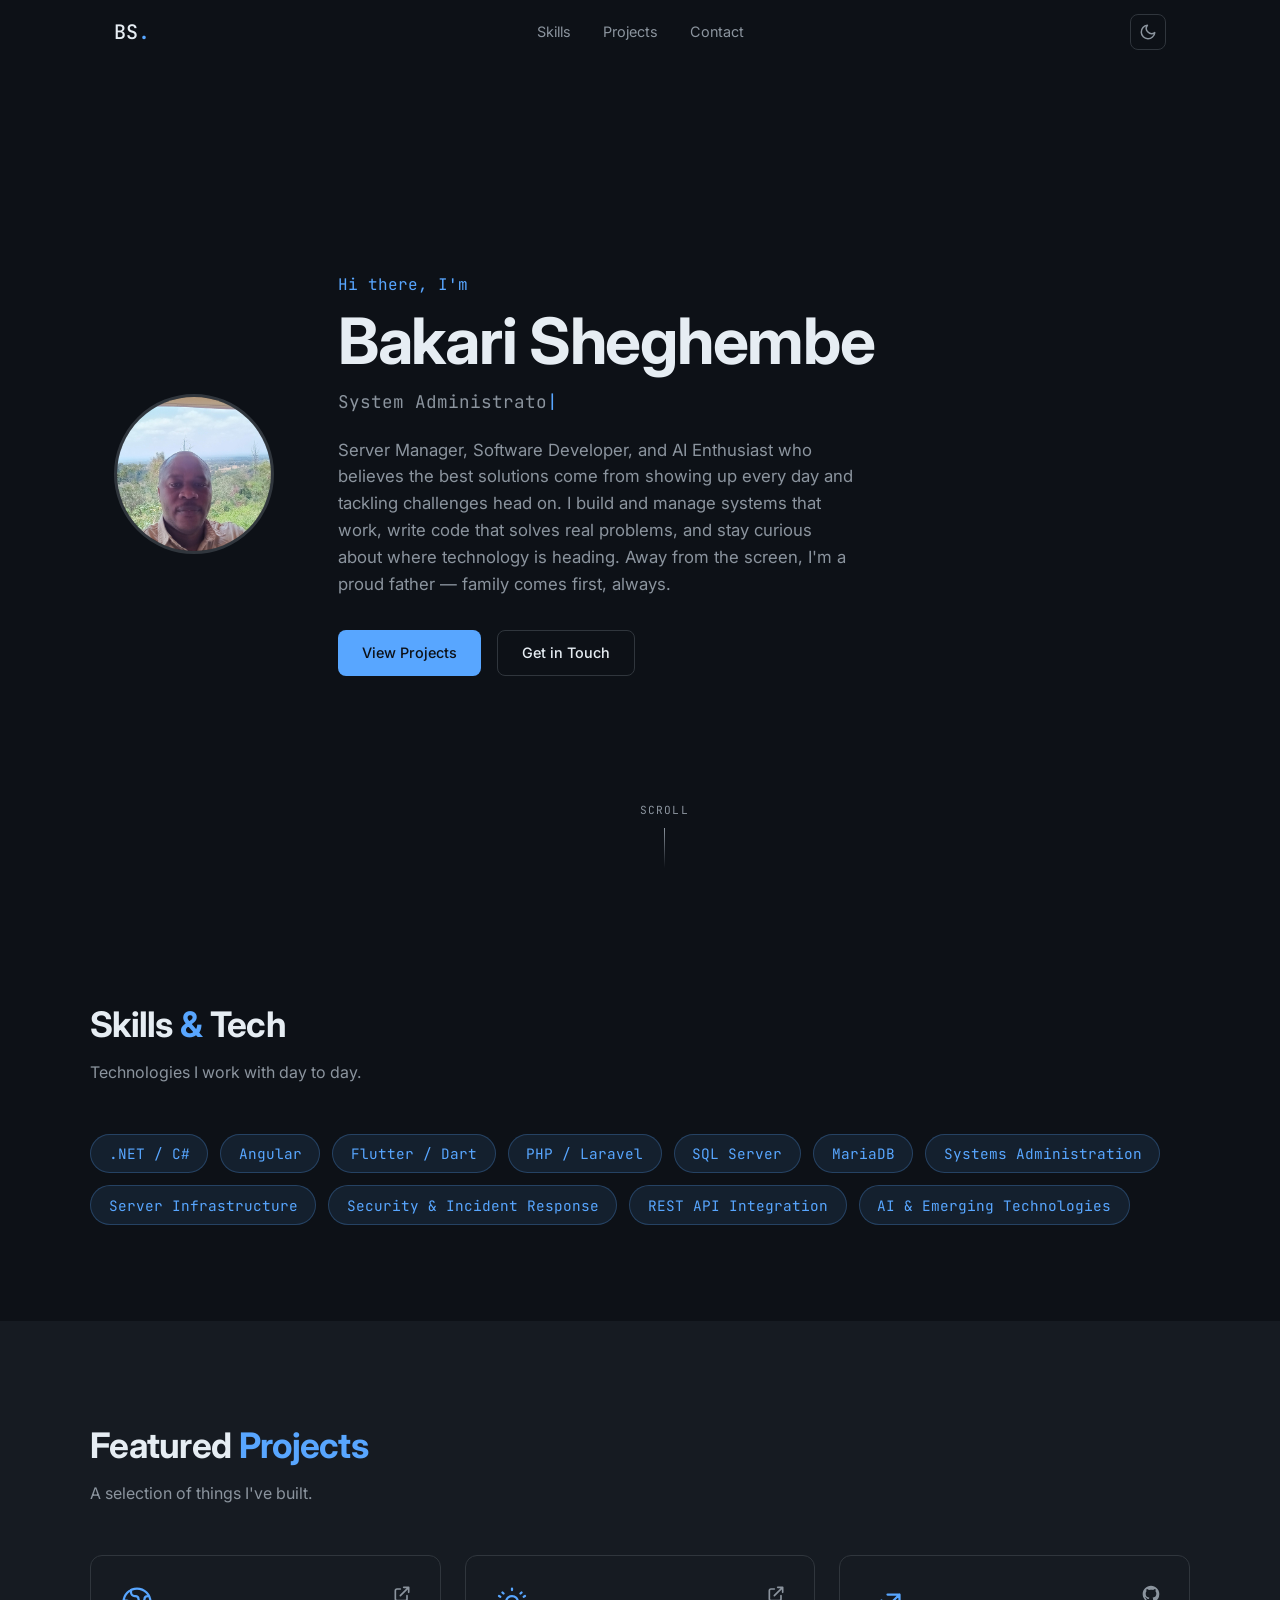
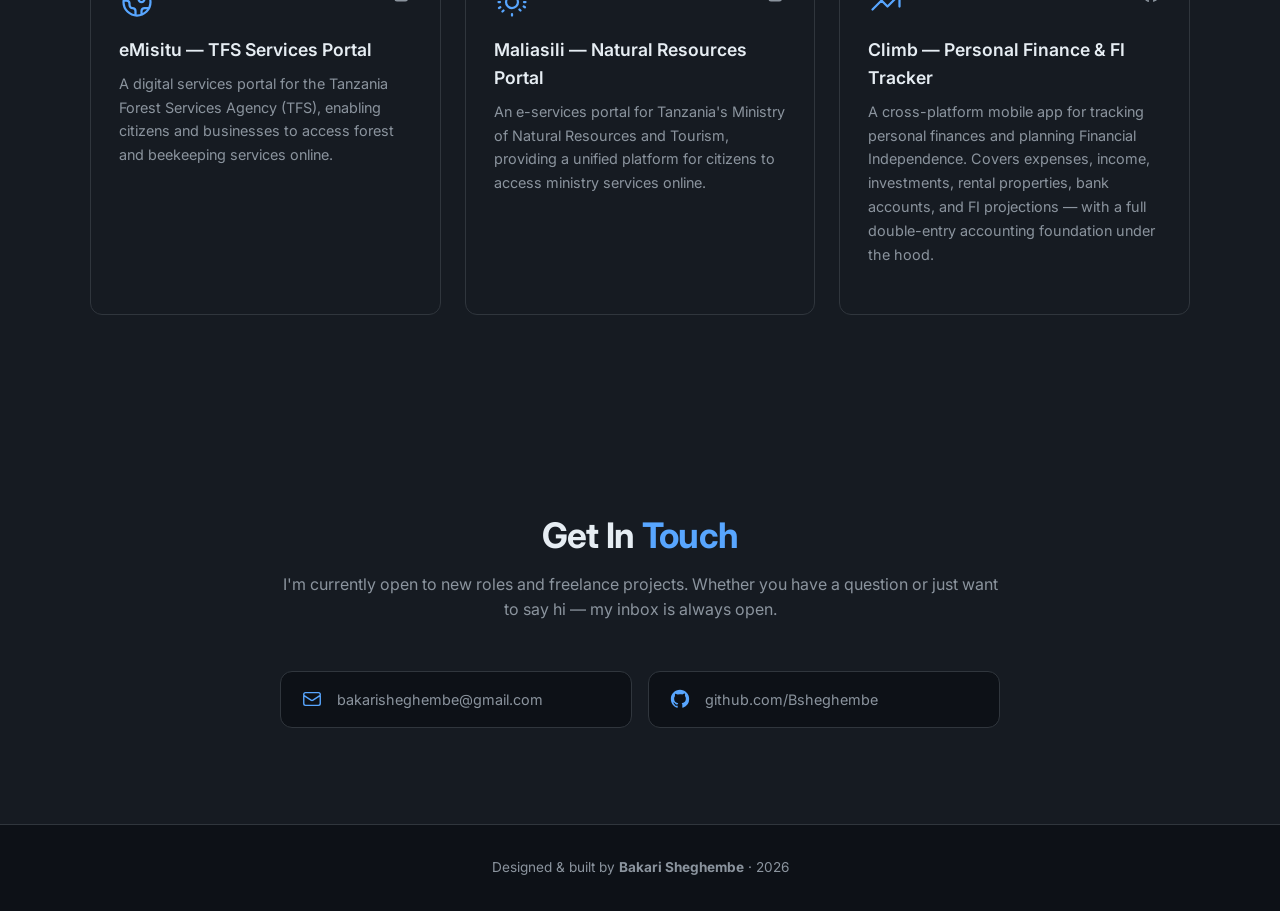
==== commit a6f44164: "Add light/dark theme toggle with localStorage persistence Co-Authored-By: Claude Sonnet 4.6 <noreply" ====
--- a/index.html
+++ b/index.html
@@ -19,9 +19,17 @@
         <li><a href="#projects">Projects</a></li>
         <li><a href="#contact">Contact</a></li>
       </ul>
-      <button class="nav-toggle" id="navToggle" aria-label="Toggle menu">
-        <span></span><span></span><span></span>
-      </button>
+      <div class="nav-controls">
+        <button class="theme-toggle" id="themeToggle" aria-label="Toggle theme">
+          <!-- moon = dark mode active -->
+          <svg class="icon-moon" viewBox="0 0 24 24" fill="none" stroke="currentColor" stroke-width="2"><path stroke-linecap="round" stroke-linejoin="round" d="M21 12.79A9 9 0 1111.21 3 7 7 0 0021 12.79z"/></svg>
+          <!-- sun = light mode active -->
+          <svg class="icon-sun" viewBox="0 0 24 24" fill="none" stroke="currentColor" stroke-width="2"><circle cx="12" cy="12" r="5"/><path stroke-linecap="round" d="M12 1v2M12 21v2M4.22 4.22l1.42 1.42M18.36 18.36l1.42 1.42M1 12h2M21 12h2M4.22 19.78l1.42-1.42M18.36 5.64l1.42-1.42"/></svg>
+        </button>
+        <button class="nav-toggle" id="navToggle" aria-label="Toggle menu">
+          <span></span><span></span><span></span>
+        </button>
+      </div>
     </div>
   </nav>
 
--- a/style.css
+++ b/style.css
@@ -1,14 +1,18 @@
 /* ─── TOKENS ─────────────────────────────────────────────── */
 :root {
-  --bg:        #0d1117;
-  --bg-alt:    #161b22;
-  --border:    #30363d;
-  --accent:    #58a6ff;
-  --accent-dim:#1f6feb;
-  --text:      #e6edf3;
-  --muted:     #8b949e;
-  --card-bg:   #161b22;
-  --card-hover:#1c2128;
+  --bg:             #0d1117;
+  --bg-alt:         #161b22;
+  --border:         #30363d;
+  --accent:         #58a6ff;
+  --accent-dim:     #1f6feb;
+  --text:           #e6edf3;
+  --muted:          #8b949e;
+  --card-bg:        #161b22;
+  --card-hover:     #1c2128;
+  --nav-scrolled-bg:rgba(13,17,23,.85);
+  --tag-bg:         rgba(88,166,255,.1);
+  --tag-border:     rgba(88,166,255,.25);
+  --tag-bg-hover:   rgba(88,166,255,.2);
 
   --radius: 8px;
   --radius-lg: 12px;
@@ -19,6 +23,28 @@
   --section-gap: 6rem;
   --container-w: 1100px;
   --narrow-w: 720px;
+}
+
+/* ─── LIGHT THEME ────────────────────────────────────────── */
+[data-theme="light"] {
+  --bg:             #ffffff;
+  --bg-alt:         #f6f8fa;
+  --border:         #d0d7de;
+  --accent:         #0969da;
+  --accent-dim:     #0550ae;
+  --text:           #1f2328;
+  --muted:          #57606a;
+  --card-bg:        #ffffff;
+  --card-hover:     #f6f8fa;
+  --nav-scrolled-bg:rgba(255,255,255,.90);
+  --tag-bg:         rgba(9,105,218,.08);
+  --tag-border:     rgba(9,105,218,.25);
+  --tag-bg-hover:   rgba(9,105,218,.15);
+}
+
+/* ─── THEME TRANSITION ───────────────────────────────────── */
+body, .nav, .project-card, .timeline-card, .contact-card, .tag {
+  transition: background-color 0.25s ease, border-color 0.25s ease, color 0.25s ease;
 }
 
 /* ─── RESET ──────────────────────────────────────────────── */
@@ -50,7 +76,7 @@
   transition: background 0.3s, border-color 0.3s, backdrop-filter 0.3s;
 }
 .nav.scrolled {
-  background: rgba(13,17,23,.85);
+  background: var(--nav-scrolled-bg);
   backdrop-filter: blur(12px);
   border-color: var(--border);
 }
@@ -80,6 +106,11 @@
 }
 .nav-links a:hover { color: var(--accent); }
 
+.nav-controls {
+  display: flex;
+  align-items: center;
+  gap: 0.5rem;
+}
 .nav-toggle {
   display: none;
   flex-direction: column;
@@ -97,6 +128,26 @@
   border-radius: 2px;
   transition: transform 0.3s, opacity 0.3s;
 }
+.theme-toggle {
+  display: flex;
+  align-items: center;
+  justify-content: center;
+  width: 36px;
+  height: 36px;
+  border-radius: var(--radius);
+  border: 1px solid var(--border);
+  background: none;
+  color: var(--muted);
+  cursor: pointer;
+  transition: color 0.2s, border-color 0.2s, background 0.2s;
+  flex-shrink: 0;
+}
+.theme-toggle:hover { color: var(--accent); border-color: var(--accent); }
+.theme-toggle svg { width: 18px; height: 18px; }
+.theme-toggle .icon-sun  { display: none; }
+.theme-toggle .icon-moon { display: block; }
+[data-theme="light"] .theme-toggle .icon-sun  { display: block; }
+[data-theme="light"] .theme-toggle .icon-moon { display: none; }
 
 /* ─── HERO ───────────────────────────────────────────────── */
 .hero {
@@ -256,16 +307,16 @@
 /* ─── TAGS ───────────────────────────────────────────────── */
 .skill-tags { display: flex; flex-wrap: wrap; gap: 0.5rem; }
 .tag {
-  background: rgba(88,166,255,.1);
-  color: var(--accent);
-  border: 1px solid rgba(88,166,255,.25);
+  background: var(--tag-bg);
+  color: var(--accent);
+  border: 1px solid var(--tag-border);
   border-radius: 20px;
   padding: 0.3rem 0.9rem;
   font-family: var(--mono);
   font-size: 0.85rem;
   transition: background 0.2s, border-color 0.2s;
 }
-.tag:hover { background: rgba(88,166,255,.2); }
+.tag:hover { background: var(--tag-bg-hover); }
 .tag-sm { padding: 0.2rem 0.65rem; font-size: 0.78rem; }
 
 /* ─── SKILLS ─────────────────────────────────────────────── */
@@ -470,6 +521,7 @@
     gap: 1.25rem;
   }
   .nav-toggle { display: flex; }
+  .theme-toggle { width: 32px; height: 32px; }
 
   .hero-inner { flex-direction: column; text-align: center; gap: 2rem; }
   .hero-bio { margin-inline: auto; }
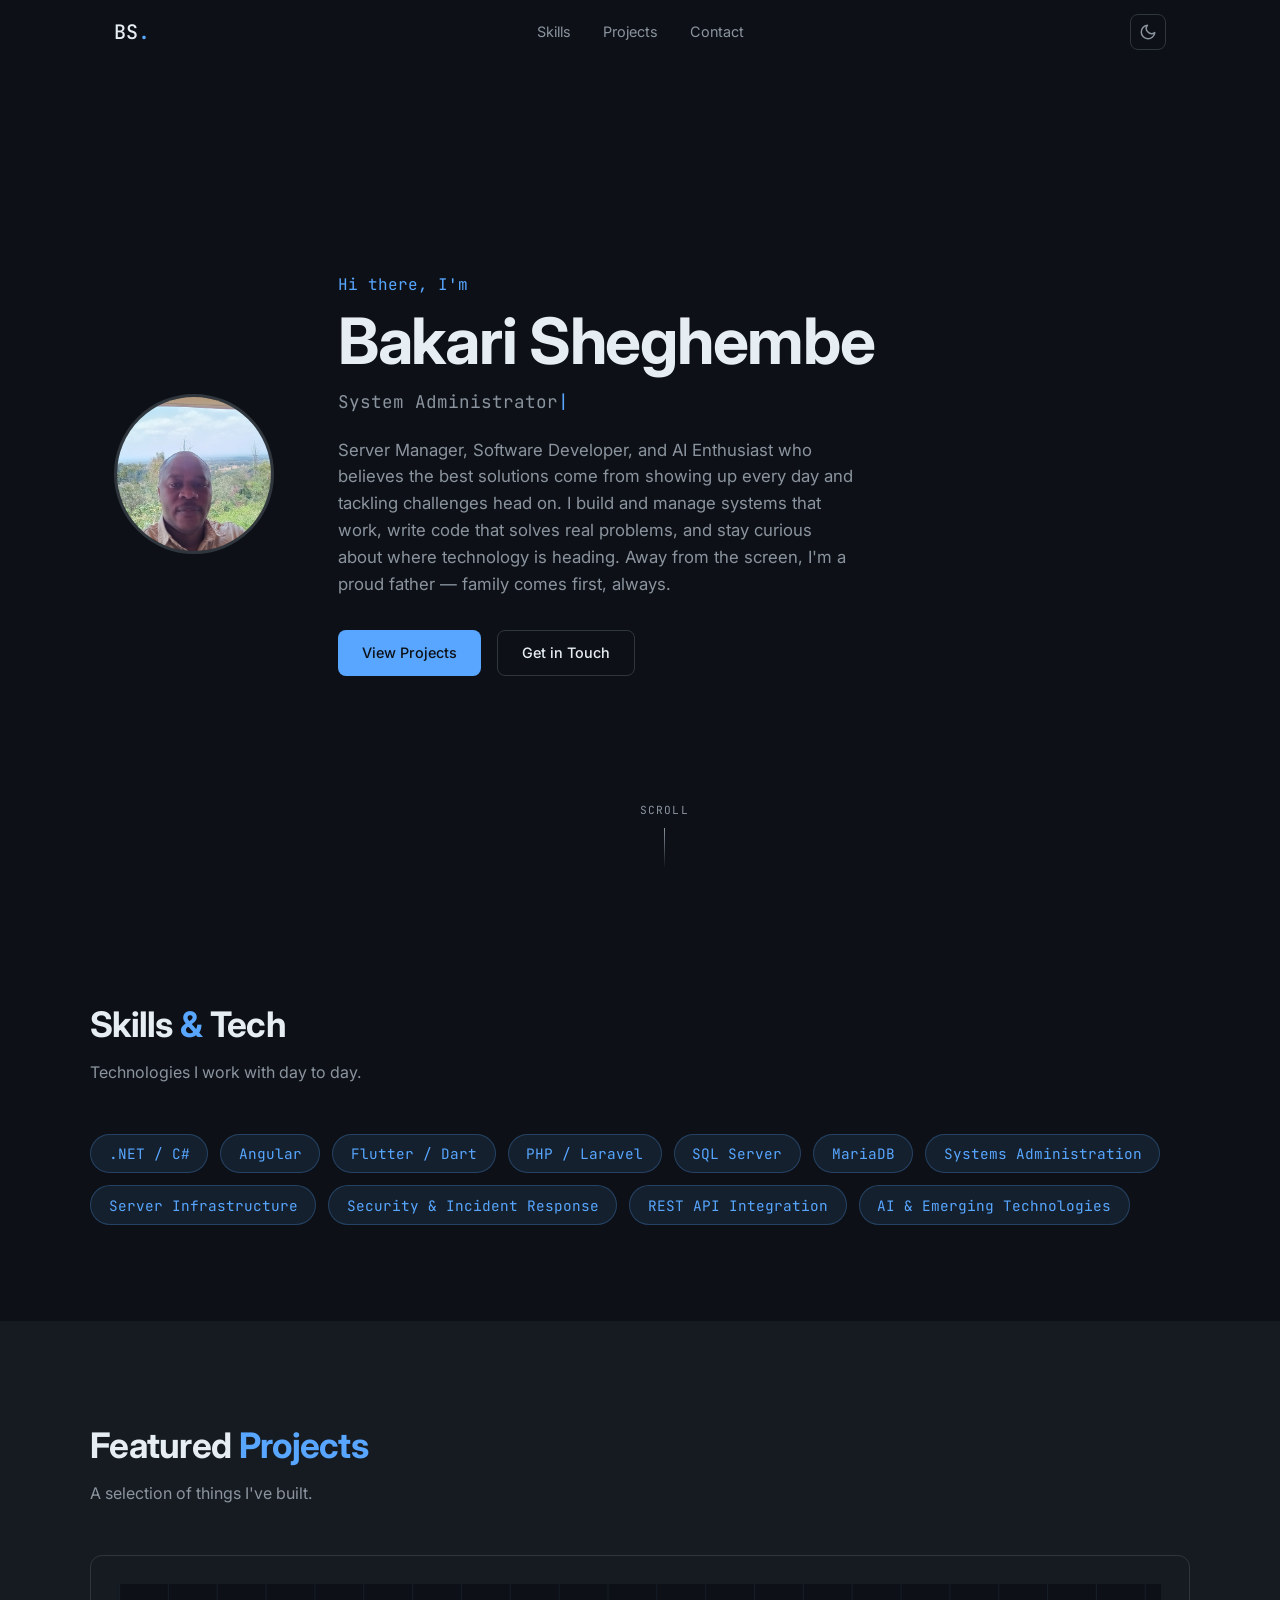
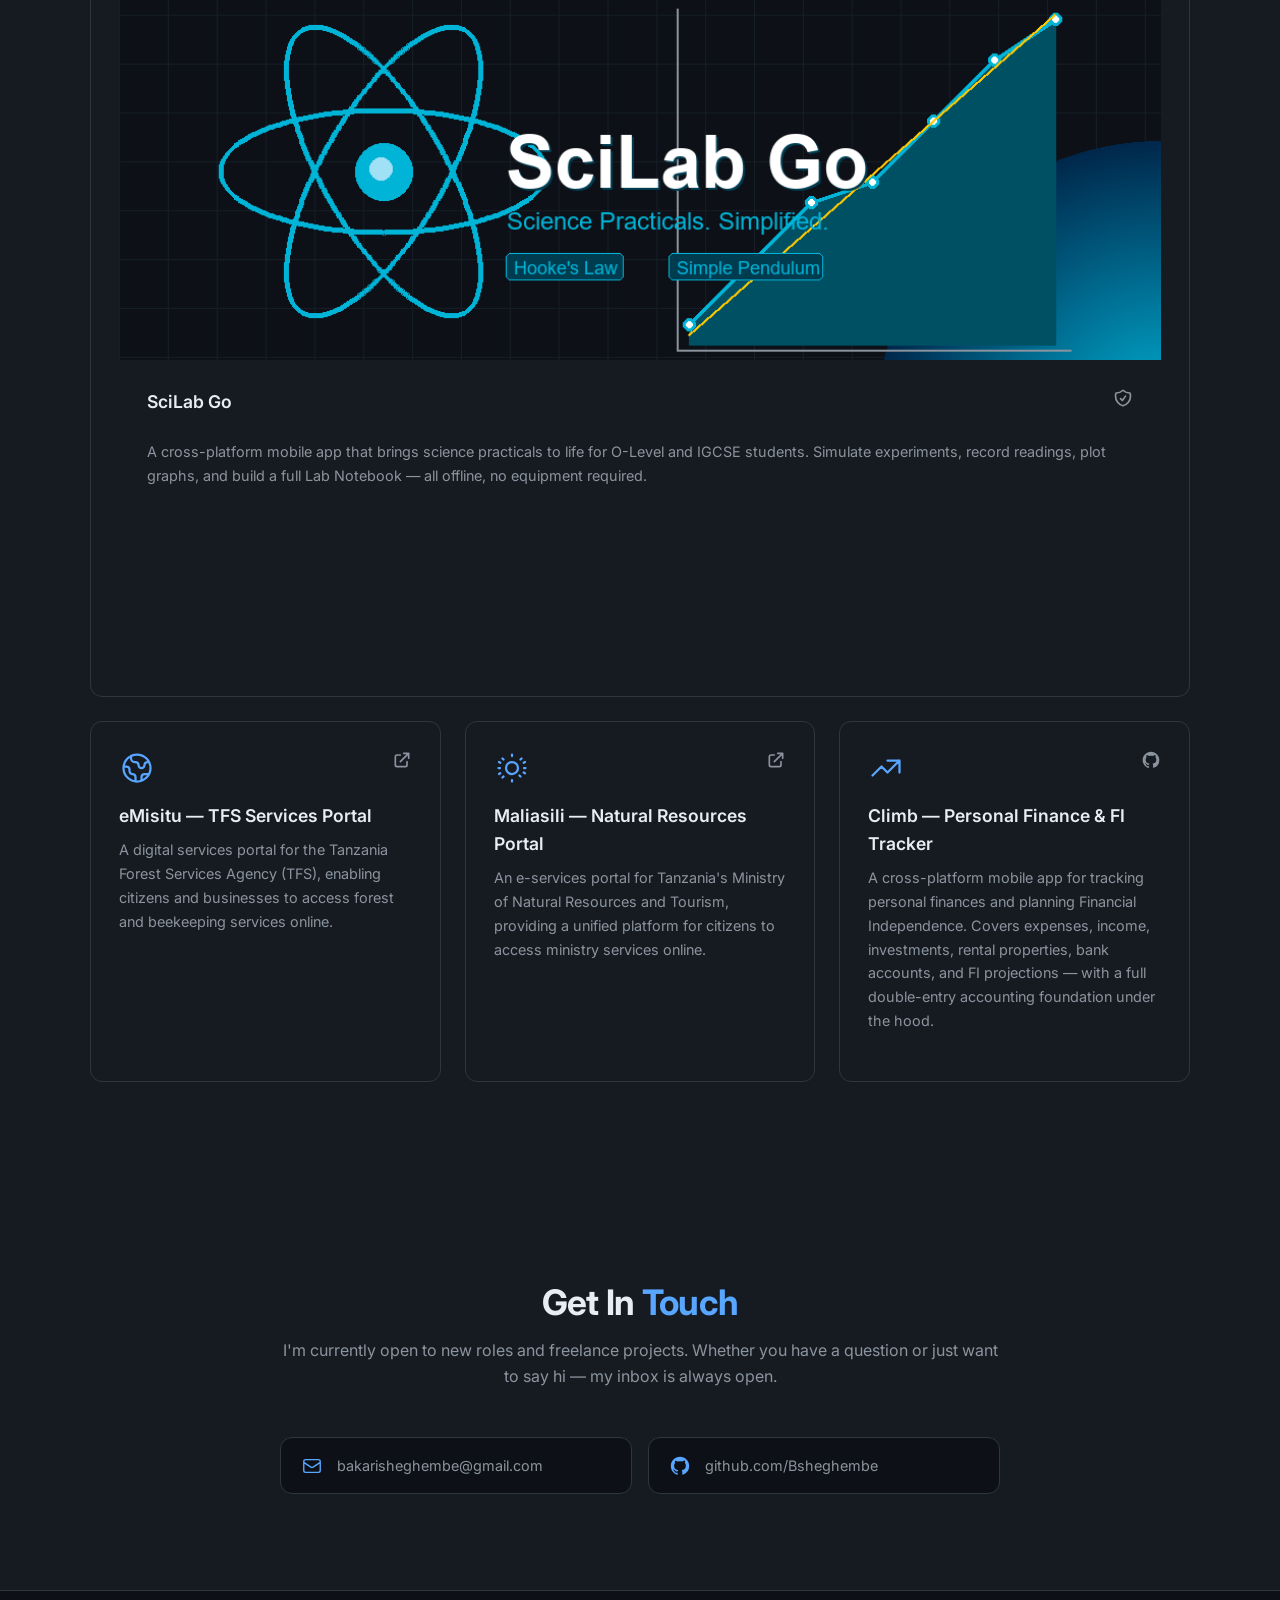
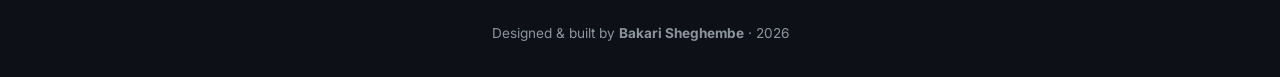
==== commit 51833c0c: "Add SciLab Go featured project card with banner graphic Co-Authored-By: Claude Sonnet 4.6 <noreply@a" ====
--- a/index.html
+++ b/index.html
@@ -94,6 +94,28 @@
 
       <div class="projects-grid">
 
+        <!-- SciLab Go — featured full-width card -->
+        <article class="project-card project-card-featured">
+          <div class="project-featured-banner">
+            <img src="feature_graphic.png" alt="SciLab Go — Science Practicals. Simplified." />
+          </div>
+          <div class="project-featured-body">
+            <div class="project-card-header">
+              <h3 class="project-title">SciLab Go</h3>
+              <div class="project-links">
+                <a href="privacy_policy.html" title="Privacy Policy" class="icon-link">
+                  <svg viewBox="0 0 24 24" fill="none" stroke="currentColor" stroke-width="2"><path stroke-linecap="round" stroke-linejoin="round" d="M9 12.75L11.25 15 15 9.75m-3-7.036A11.959 11.959 0 013.598 6 11.99 11.99 0 003 9.749c0 5.592 3.824 10.29 9 11.623 5.176-1.332 9-6.03 9-11.622 0-1.31-.21-2.571-.598-3.751h-.152c-3.196 0-6.1-1.248-8.25-3.285z"/></svg>
+                </a>
+              </div>
+            </div>
+            <p class="project-desc">
+              A cross-platform mobile app that brings science practicals to life for O-Level
+              and IGCSE students. Simulate experiments, record readings, plot graphs, and build
+              a full Lab Notebook — all offline, no equipment required.
+            </p>
+          </div>
+        </article>
+
         <article class="project-card">
           <div class="project-card-header">
             <svg class="project-icon" viewBox="0 0 24 24" fill="none" stroke="currentColor" stroke-width="1.5"><path stroke-linecap="round" stroke-linejoin="round" d="M3.055 11H5a2 2 0 012 2v1a2 2 0 002 2 2 2 0 012 2v2.945M8 3.935V5.5A2.5 2.5 0 0010.5 8h.5a2 2 0 012 2 2 2 0 104 0 2 2 0 012-2h1.064M15 20.488V18a2 2 0 012-2h3.064M21 12a9 9 0 11-18 0 9 9 0 0118 0z"/></svg>
--- a/style.css
+++ b/style.css
@@ -333,6 +333,37 @@
   display: grid;
   grid-template-columns: repeat(auto-fit, minmax(300px, 1fr));
   gap: 1.5rem;
+}
+.project-card-featured {
+  grid-column: 1 / -1;
+  flex-direction: row;
+  padding: 0;
+  overflow: hidden;
+}
+.project-featured-banner {
+  flex: 0 0 55%;
+  overflow: hidden;
+}
+.project-featured-banner img {
+  width: 100%;
+  height: 100%;
+  object-fit: cover;
+  display: block;
+  transition: transform 0.4s ease;
+}
+.project-card-featured:hover .project-featured-banner img {
+  transform: scale(1.03);
+}
+.project-featured-body {
+  flex: 1;
+  padding: 1.75rem;
+  display: flex;
+  flex-direction: column;
+  justify-content: center;
+}
+@media (max-width: 680px) {
+  .project-card-featured { flex-direction: column; }
+  .project-featured-banner { flex: none; height: 180px; }
 }
 .project-card {
   background: var(--card-bg);
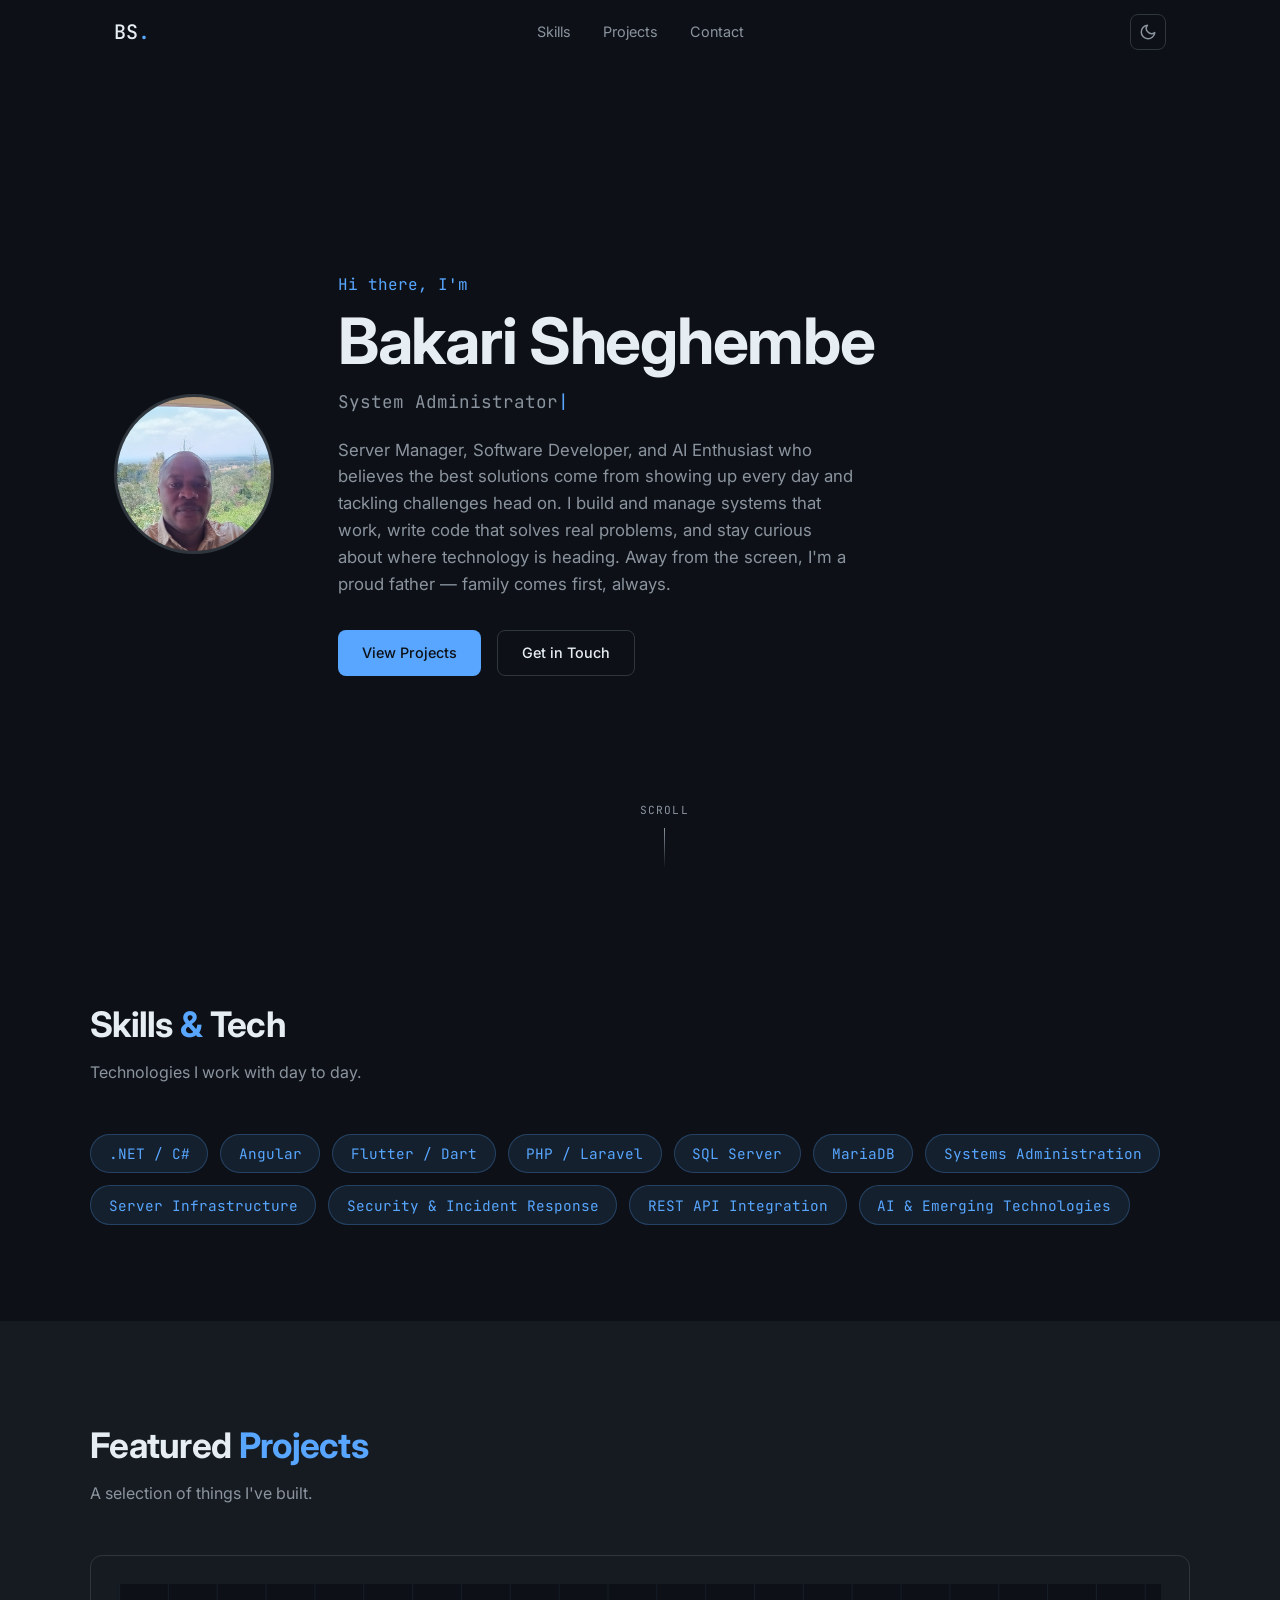
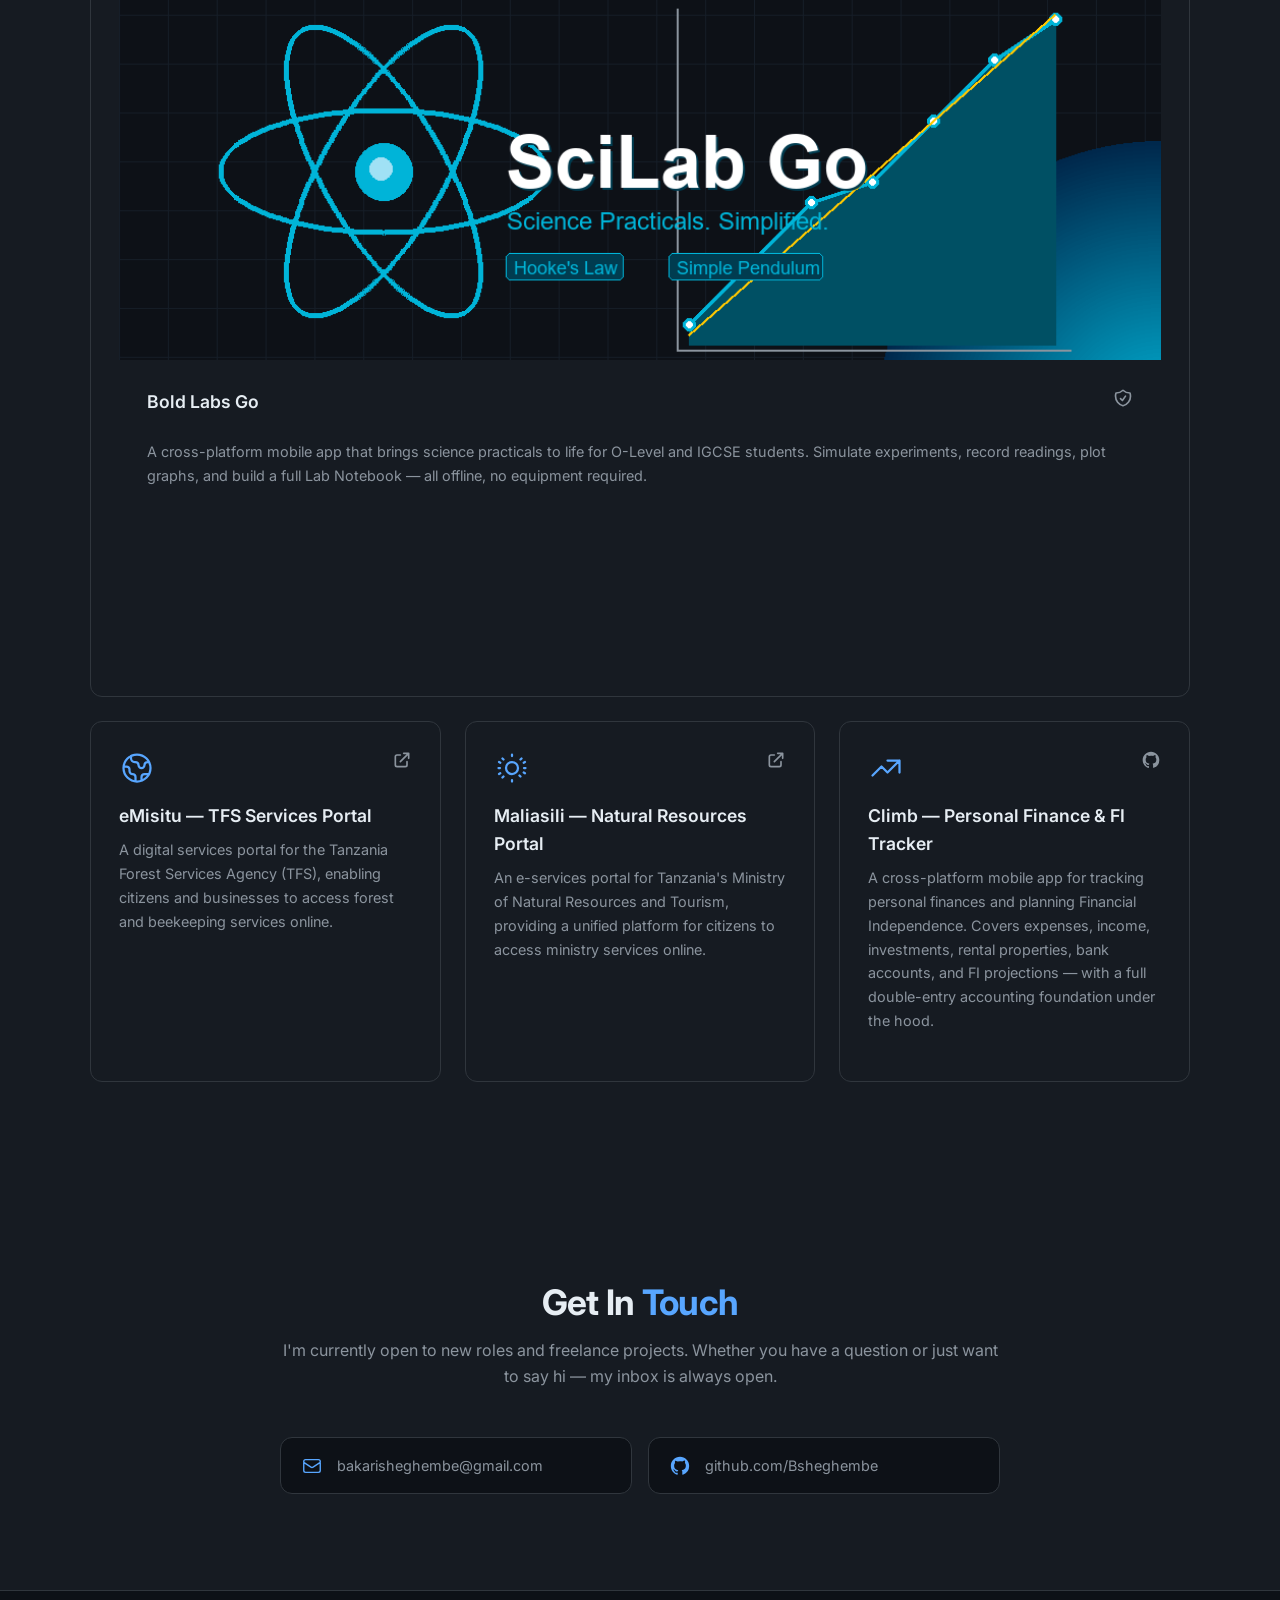
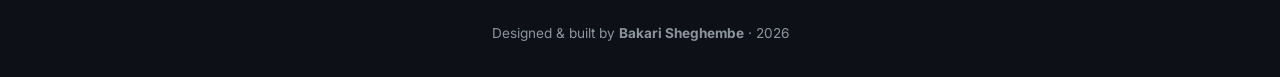
==== commit e36ef095: "Rename SciLab Go to Bold Labs Go across all pages Co-Authored-By: Claude Sonnet 4.6 <noreply@anthrop" ====
--- a/index.html
+++ b/index.html
@@ -94,14 +94,14 @@
 
       <div class="projects-grid">
 
-        <!-- SciLab Go — featured full-width card -->
+        <!-- Bold Labs Go — featured full-width card -->
         <article class="project-card project-card-featured">
           <div class="project-featured-banner">
-            <img src="feature_graphic.png" alt="SciLab Go — Science Practicals. Simplified." />
+            <img src="feature_graphic.png" alt="Bold Labs Go — Science Practicals. Simplified." />
           </div>
           <div class="project-featured-body">
             <div class="project-card-header">
-              <h3 class="project-title">SciLab Go</h3>
+              <h3 class="project-title">Bold Labs Go</h3>
               <div class="project-links">
                 <a href="privacy_policy.html" title="Privacy Policy" class="icon-link">
                   <svg viewBox="0 0 24 24" fill="none" stroke="currentColor" stroke-width="2"><path stroke-linecap="round" stroke-linejoin="round" d="M9 12.75L11.25 15 15 9.75m-3-7.036A11.959 11.959 0 013.598 6 11.99 11.99 0 003 9.749c0 5.592 3.824 10.29 9 11.623 5.176-1.332 9-6.03 9-11.622 0-1.31-.21-2.571-.598-3.751h-.152c-3.196 0-6.1-1.248-8.25-3.285z"/></svg>
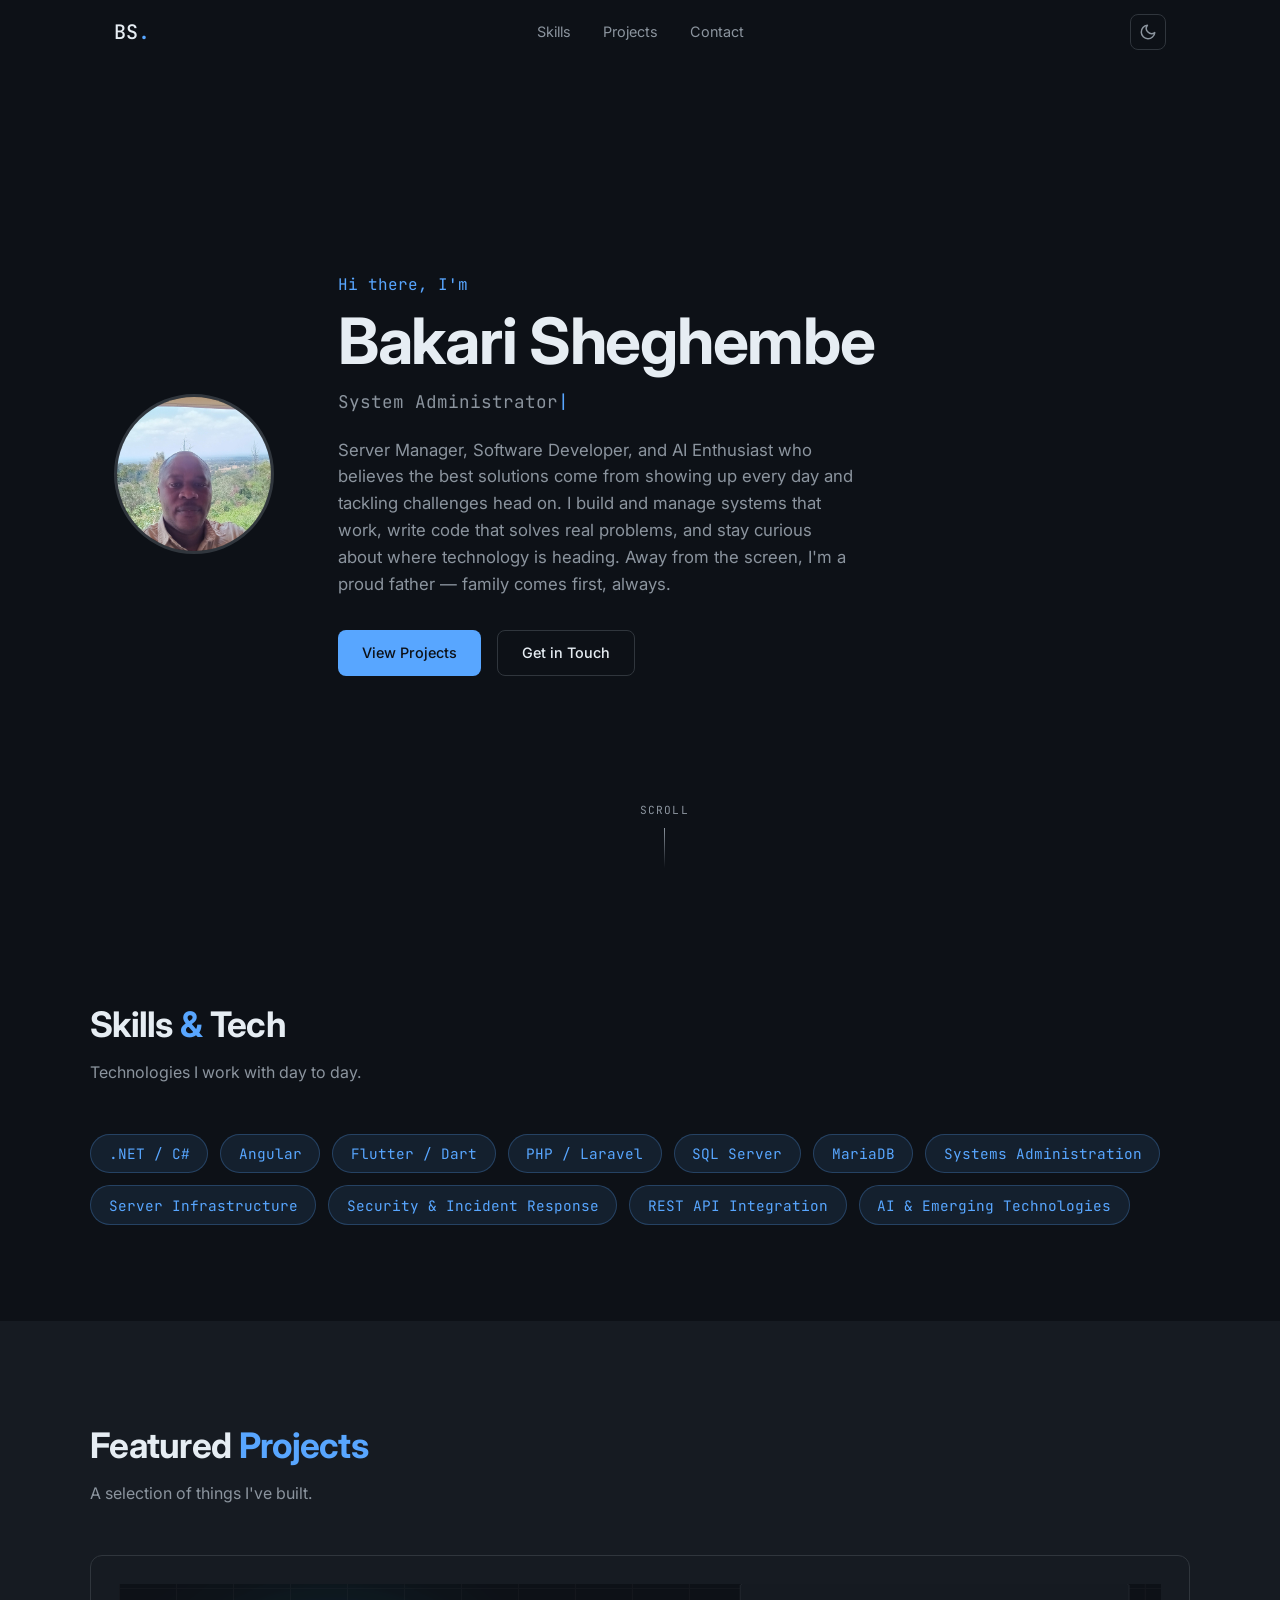
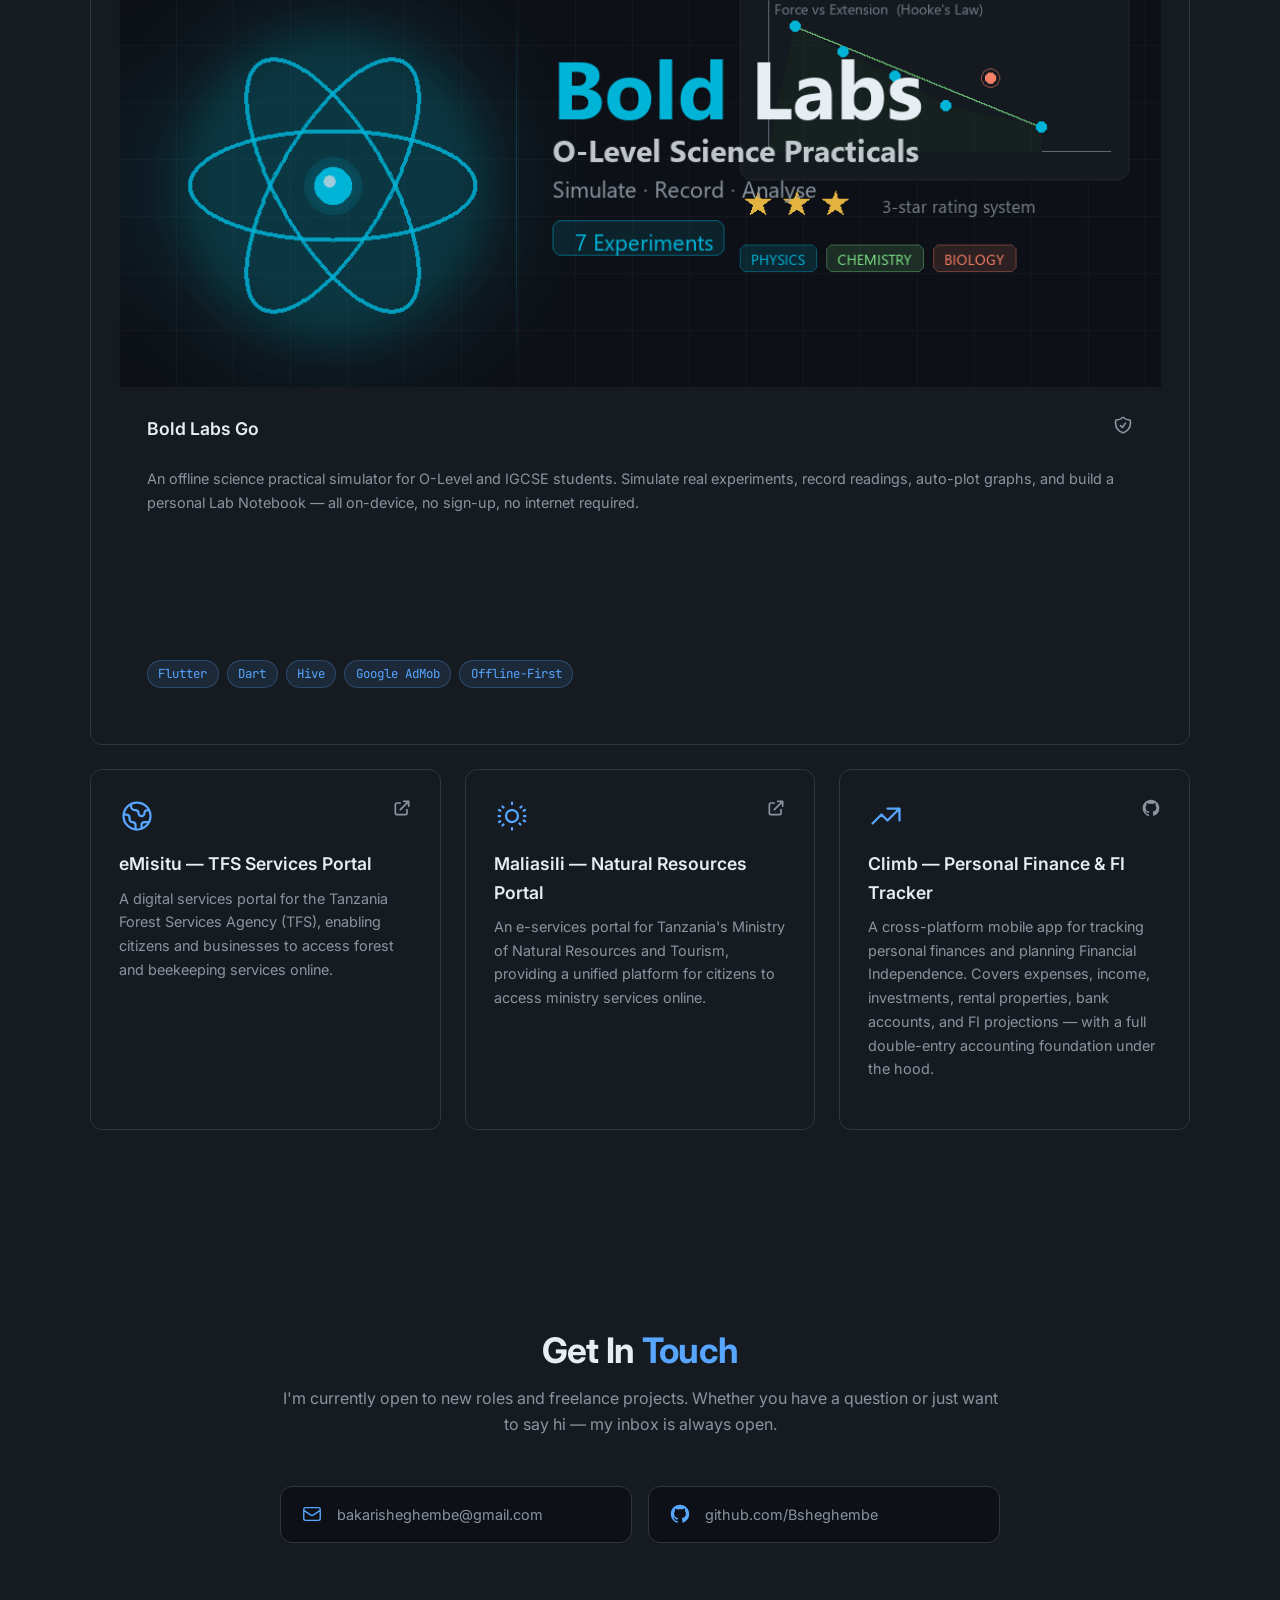
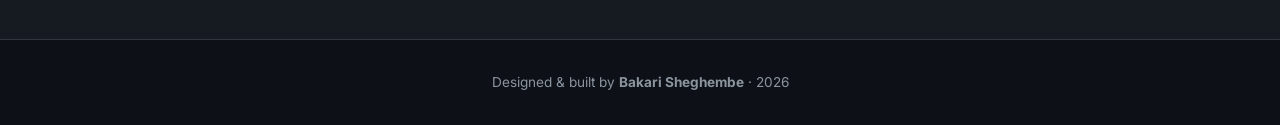
==== commit b01e52a5: "Update Bold Labs Go project description and add tech tags Co-Authored-By: Claude Sonnet 4.6 <noreply" ====
--- a/index.html
+++ b/index.html
@@ -109,10 +109,17 @@
               </div>
             </div>
             <p class="project-desc">
-              A cross-platform mobile app that brings science practicals to life for O-Level
-              and IGCSE students. Simulate experiments, record readings, plot graphs, and build
-              a full Lab Notebook — all offline, no equipment required.
+              An offline science practical simulator for O-Level and IGCSE students.
+              Simulate real experiments, record readings, auto-plot graphs, and build a
+              personal Lab Notebook — all on-device, no sign-up, no internet required.
             </p>
+            <div class="skill-tags" style="margin-top:1.25rem">
+              <span class="tag tag-sm">Flutter</span>
+              <span class="tag tag-sm">Dart</span>
+              <span class="tag tag-sm">Hive</span>
+              <span class="tag tag-sm">Google AdMob</span>
+              <span class="tag tag-sm">Offline-First</span>
+            </div>
           </div>
         </article>
 
